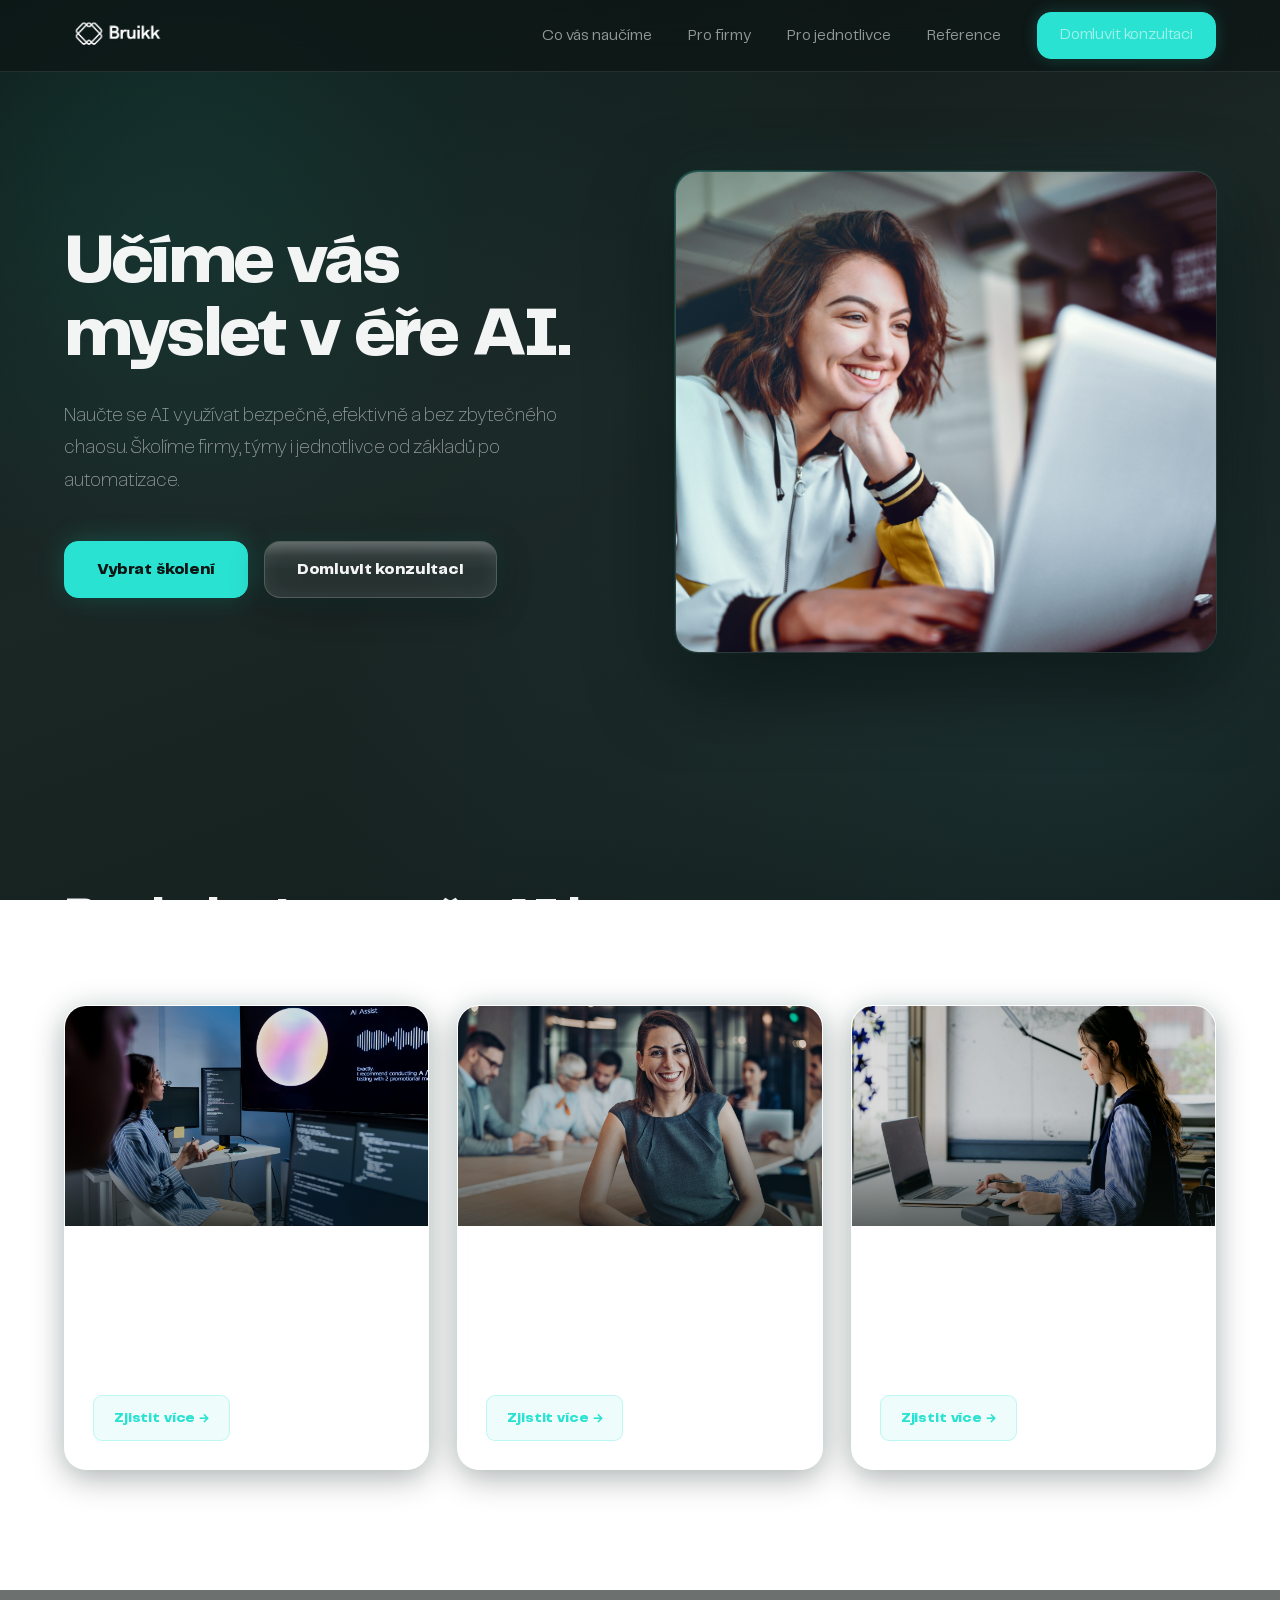
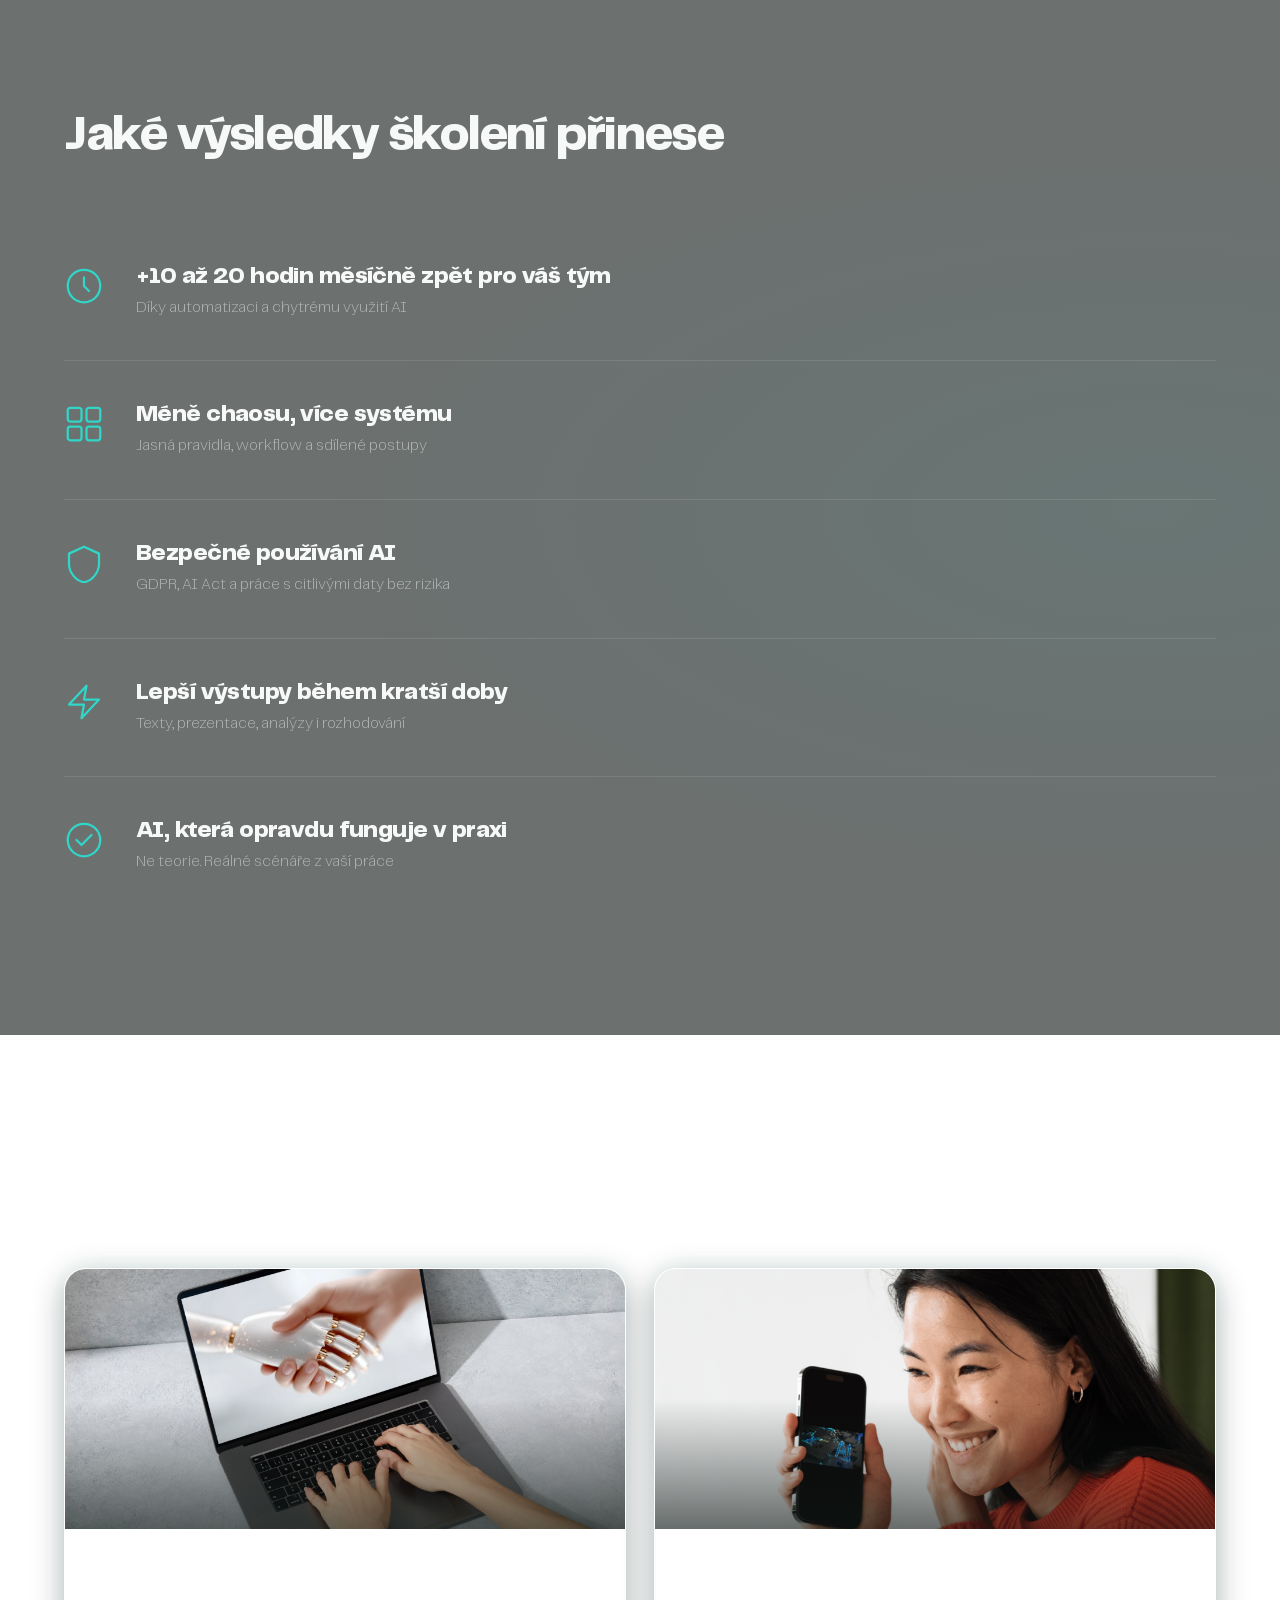
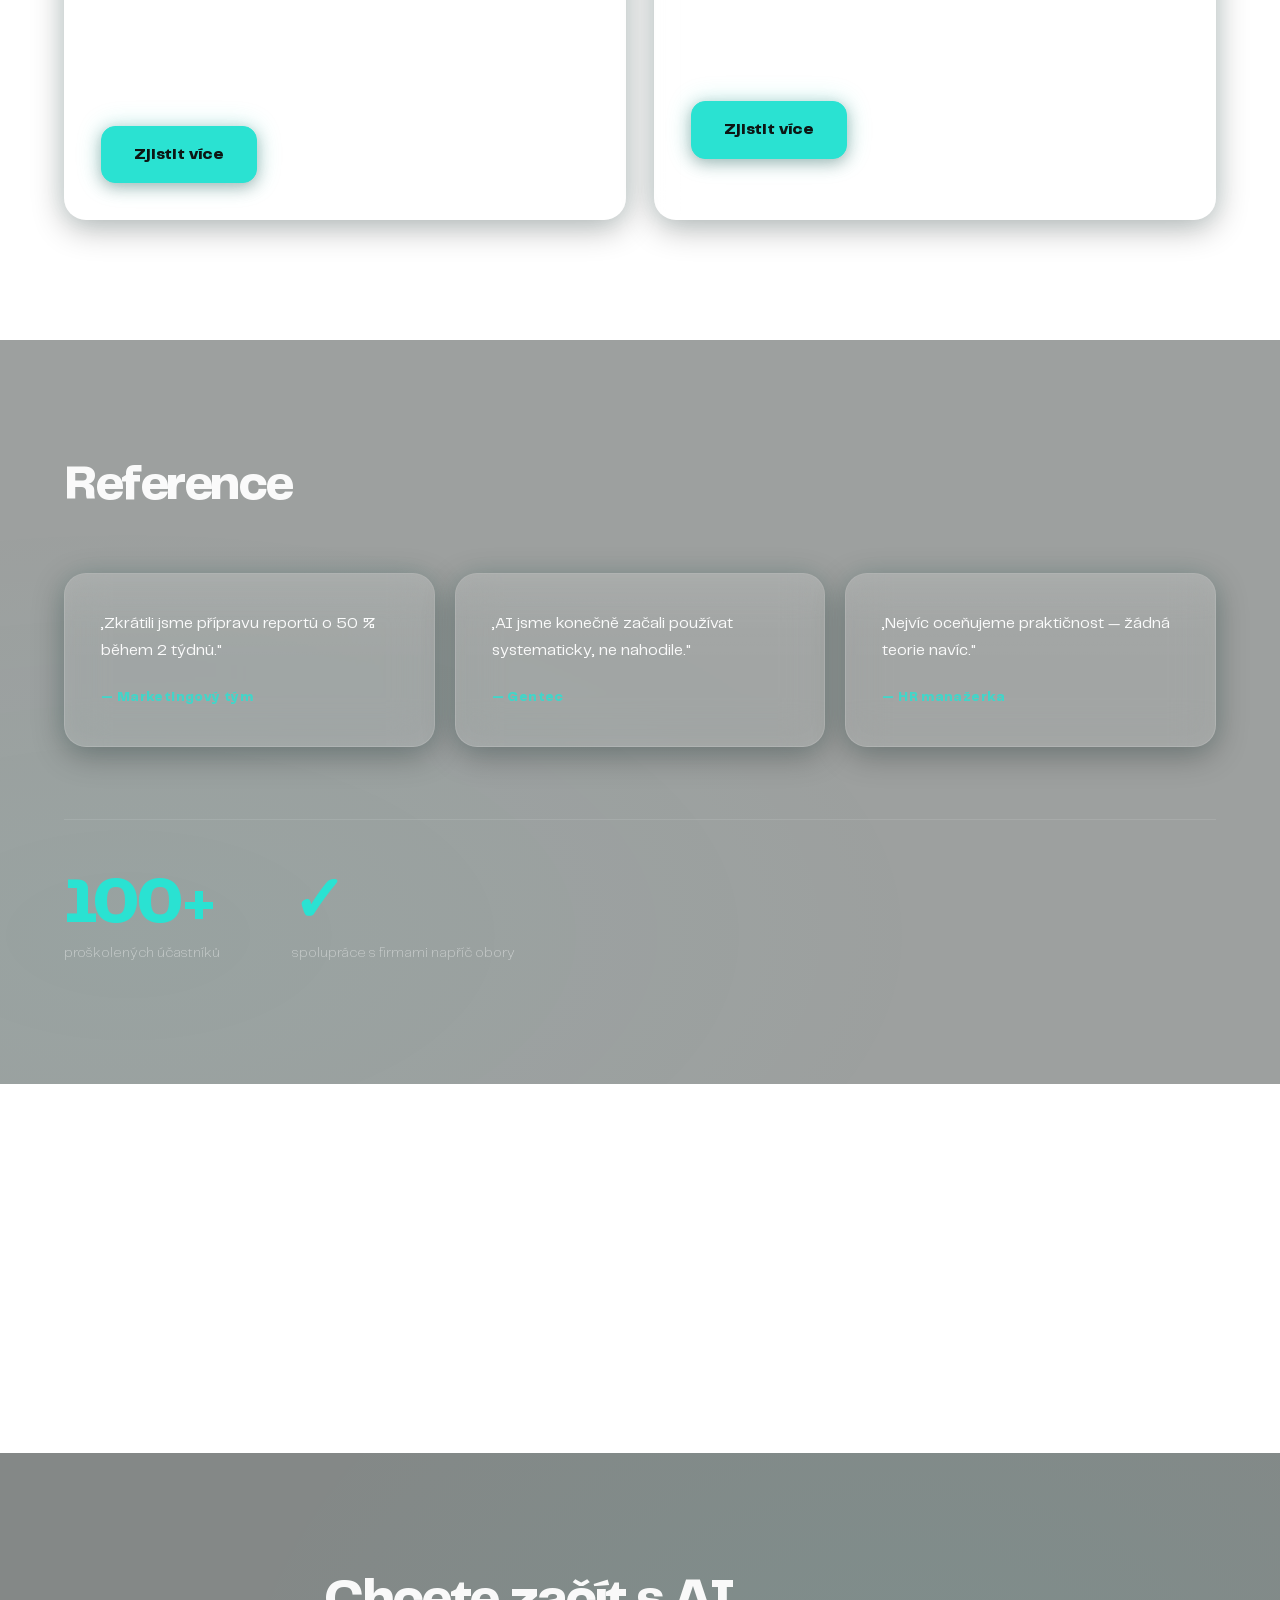
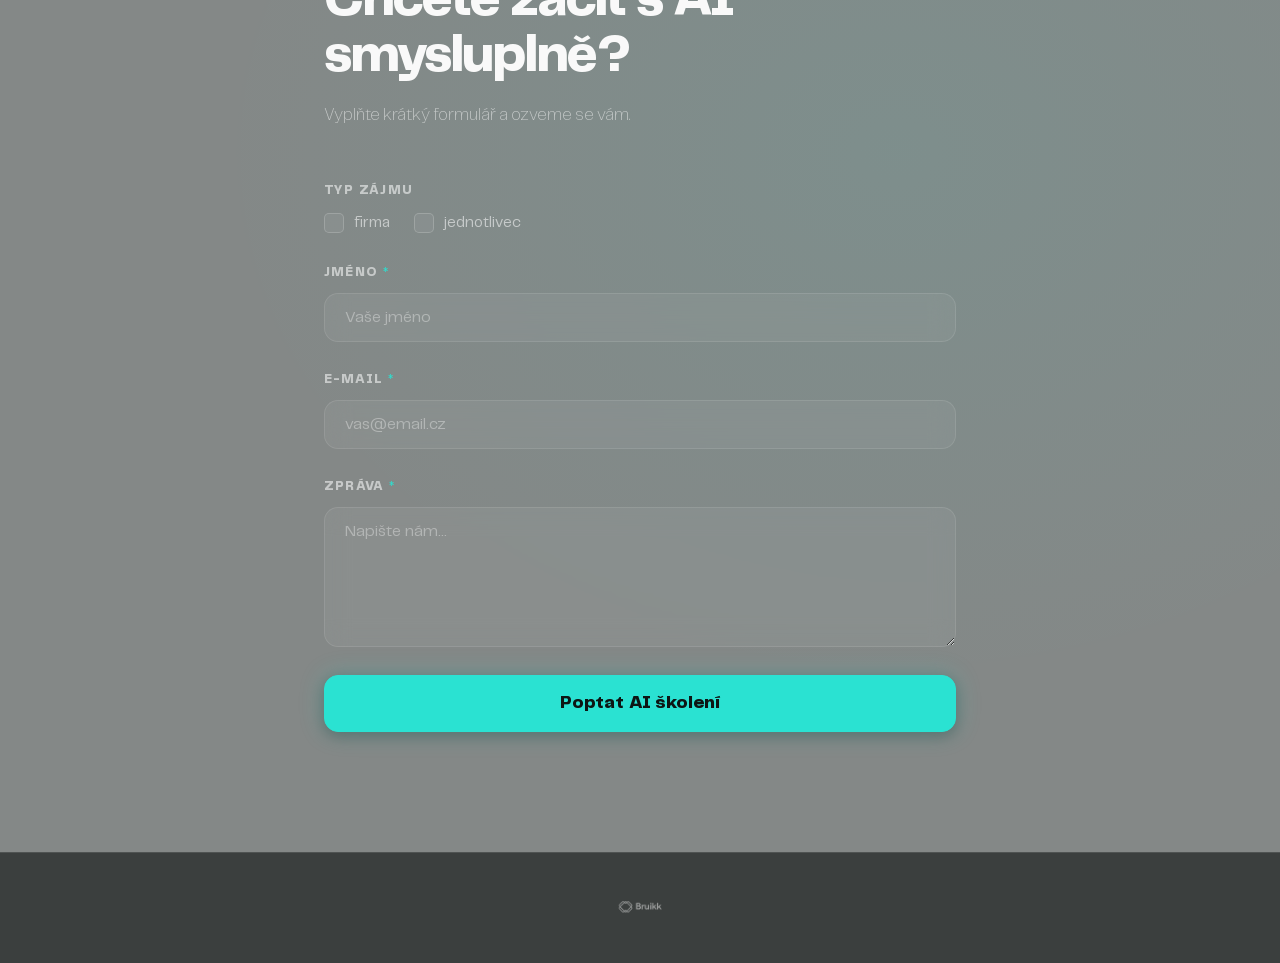
==== index.html @ d6a4fcae "První verze webu Bruikk" ====
<!DOCTYPE html>
<html lang="cs">
<head>
    <meta charset="UTF-8">
    <meta name="viewport" content="width=device-width, initial-scale=1.0">
    <title>AI Školení – Bruikk</title>
    <link rel="stylesheet" href="style.css">
</head>
<body>

    <!-- NAVIGACE -->
    <nav class="nav" id="nav">
        <div class="container nav__inner">
            <a href="#" class="nav__logo">
                <img src="logo.png" alt="Bruikk">
            </a>
            <ul class="nav__links" id="navLinks">
                <li><a href="#">Co vás naučíme</a></li>
                <li><a href="pro-firmy.html">Pro firmy</a></li>
                <li><a href="pro-jednotlivce.html">Pro jednotlivce</a></li>
                <li><a href="#reference">Reference</a></li>
                <li><a href="#kontakt" class="btn btn--nav">Domluvit konzultaci</a></li>
            </ul>
            <button class="nav__toggle" id="navToggle" aria-label="Otevřít menu" aria-expanded="false">
                <span></span>
                <span></span>
                <span></span>
            </button>
        </div>
    </nav>

    <!-- 1) HERO SEKCE -->
    <section class="hero" id="hero">
        <div class="container hero__inner">
            <div class="hero__content">
<h1 class="hero__title">Učíme vás myslet v&nbsp;éře AI.</h1>
                <p class="hero__subtitle">Naučte se AI využívat bezpečně, efektivně a bez zbytečného chaosu. Školíme firmy, týmy i jednotlivce od základů po automatizace.</p>
                <div class="hero__cta">
                    <a href="#kurzy" class="btn btn--primary">Vybrat školení</a>
                    <a href="#kontakt" class="btn btn--secondary">Domluvit konzultaci</a>
                </div>
            </div>
            <div class="hero__image">
                <img src="images/1.png" alt="AI školení – žena u notebooku">
            </div>
        </div>
    </section>

    <!-- 2) PRO KOHO JE TO URČENÉ -->
    <section class="pro-koho" id="pro-koho">
        <div class="container">
            <h2 class="section-title">Pro koho jsou naše AI kurzy</h2>
            <div class="pro-koho__grid">

                <div class="pro-koho__card glass-card">
                    <div class="pro-koho__image">
                        <img src="images/5.png" alt="Firmy a týmy">
                    </div>
                    <div class="pro-koho__body">
                        <h3>Firmy a týmy</h3>
                        <p class="pro-koho__text">Nastavte jasná pravidla pro AI, zrychlete práci napříč týmem a vnesete systém do toho, co dnes každý dělá jinak.</p>
                        <a href="pro-firmy.html" class="btn btn--teal-ghost">Zjistit více →</a>
                    </div>
                </div>

                <div class="pro-koho__card glass-card">
                    <div class="pro-koho__image">
                        <img src="images/6.png" alt="Manažeři a lídři">
                    </div>
                    <div class="pro-koho__body">
                        <h3>Manažeři a lídři</h3>
                        <p class="pro-koho__text">Získejte přehled o tom, kde AI dává smysl, rozhodujte se rychleji a získejte strategickou výhodu.</p>
                        <a href="pro-firmy.html" class="btn btn--teal-ghost">Zjistit více →</a>
                    </div>
                </div>

                <div class="pro-koho__card glass-card">
                    <div class="pro-koho__image">
                        <img src="images/7.png" alt="Freelanceři a jednotlivci">
                    </div>
                    <div class="pro-koho__body">
                        <h3>Freelanceři / jednotlivci</h3>
                        <p class="pro-koho__text">Zrychlete práci, vydělávejte víc za stejný čas a naučte se AI používat tak, aby vám dávala smysl a konzistentní výsledky.</p>
                        <a href="pro-jednotlivce.html" class="btn btn--teal-ghost">Zjistit více →</a>
                    </div>
                </div>

            </div>
        </div>
    </section>

    <!-- 3) JAKÉ VÝSLEDKY ŠKOLENÍ PŘINESE -->
    <section class="vysledky" id="vysledky">
        <div class="container">
            <h2 class="section-title section-title--light">Jaké výsledky školení přinese</h2>
            <div class="vysledky__grid">

                <div class="vysledky__item">
                    <div class="vysledky__icon">
                        <svg viewBox="0 0 32 32" fill="none" xmlns="http://www.w3.org/2000/svg">
                            <circle cx="16" cy="16" r="13" stroke="currentColor" stroke-width="1.8"/>
                            <path d="M16 9v7l4 4" stroke="currentColor" stroke-width="1.8" stroke-linecap="round" stroke-linejoin="round"/>
                        </svg>
                    </div>
                    <div class="vysledky__text">
                        <strong>+10 až 20 hodin měsíčně zpět pro váš tým</strong>
                        <span>Díky automatizaci a chytrému využití AI</span>
                    </div>
                </div>

                <div class="vysledky__item">
                    <div class="vysledky__icon">
                        <svg viewBox="0 0 32 32" fill="none" xmlns="http://www.w3.org/2000/svg">
                            <rect x="3" y="3" width="11" height="11" rx="2" stroke="currentColor" stroke-width="1.8"/>
                            <rect x="18" y="3" width="11" height="11" rx="2" stroke="currentColor" stroke-width="1.8"/>
                            <rect x="3" y="18" width="11" height="11" rx="2" stroke="currentColor" stroke-width="1.8"/>
                            <rect x="18" y="18" width="11" height="11" rx="2" stroke="currentColor" stroke-width="1.8"/>
                        </svg>
                    </div>
                    <div class="vysledky__text">
                        <strong>Méně chaosu, více systému</strong>
                        <span>Jasná pravidla, workflow a sdílené postupy</span>
                    </div>
                </div>

                <div class="vysledky__item">
                    <div class="vysledky__icon">
                        <svg viewBox="0 0 32 32" fill="none" xmlns="http://www.w3.org/2000/svg">
                            <path d="M16 3L4 8.5v8c0 7 5.25 13.55 12 15 6.75-1.45 12-8 12-15v-8L16 3z" stroke="currentColor" stroke-width="1.8" stroke-linejoin="round"/>
                        </svg>
                    </div>
                    <div class="vysledky__text">
                        <strong>Bezpečné používání AI</strong>
                        <span>GDPR, AI Act a práce s citlivými daty bez rizika</span>
                    </div>
                </div>

                <div class="vysledky__item">
                    <div class="vysledky__icon">
                        <svg viewBox="0 0 32 32" fill="none" xmlns="http://www.w3.org/2000/svg">
                            <path d="M18 3L4 18h12l-2 11L28 14H16l2-11z" stroke="currentColor" stroke-width="1.8" stroke-linejoin="round" stroke-linecap="round"/>
                        </svg>
                    </div>
                    <div class="vysledky__text">
                        <strong>Lepší výstupy během kratší doby</strong>
                        <span>Texty, prezentace, analýzy i rozhodování</span>
                    </div>
                </div>

                <div class="vysledky__item">
                    <div class="vysledky__icon">
                        <svg viewBox="0 0 32 32" fill="none" xmlns="http://www.w3.org/2000/svg">
                            <circle cx="16" cy="16" r="13" stroke="currentColor" stroke-width="1.8"/>
                            <path d="M10 16l4 4 8-8" stroke="currentColor" stroke-width="1.8" stroke-linecap="round" stroke-linejoin="round"/>
                        </svg>
                    </div>
                    <div class="vysledky__text">
                        <strong>AI, která opravdu funguje v praxi</strong>
                        <span>Ne teorie. Reálné scénáře z vaší práce</span>
                    </div>
                </div>

            </div>
        </div>
    </section>

    <!-- 4) ROZCESTNÍK KURZŮ -->
    <section class="kurzy" id="kurzy">
        <div class="container">
            <h2 class="section-title">Rozcestník kurzů</h2>
            <div class="kurzy__grid">

                <div class="kurzy__card glass-card">
                    <div class="kurzy__image">
                        <img src="images/2.png" alt="AI školení pro firmy">
                    </div>
                    <div class="kurzy__body">
                        <h3>AI školení pro firmy</h3>
                        <p>Pomůžeme vám zavést AI do každodenní práce — od strategie po konkrétní nástroje.</p>
                        <p class="kurzy__detail">školení pro týmy, manažery, HR, marketing i veřejnou správu</p>
                        <a href="pro-firmy.html" class="btn btn--primary">Zjistit více</a>
                    </div>
                </div>

                <div class="kurzy__card glass-card">
                    <div class="kurzy__image">
                        <img src="images/3.png" alt="AI kurzy pro jednotlivce">
                    </div>
                    <div class="kurzy__body">
                        <h3>AI kurzy pro jednotlivce</h3>
                        <p>Naučte se AI používat tak, aby vám šetřila čas i energii.</p>
                        <p class="kurzy__detail">živé kurzy, online programy i samostudium</p>
                        <a href="pro-jednotlivce.html" class="btn btn--primary">Zjistit více</a>
                    </div>
                </div>

            </div>
        </div>
    </section>

    <!-- 5) REFERENCE -->
    <section class="reference" id="reference">
        <div class="container">
            <h2 class="section-title">Reference</h2>
            <div class="reference__grid">
                <blockquote class="reference__card glass-card">
                    <p>„Zkrátili jsme přípravu reportů o 50 % během 2 týdnů."</p>
                    <cite>— Marketingový tým</cite>
                </blockquote>
                <blockquote class="reference__card glass-card">
                    <p>„AI jsme konečně začali používat systematicky, ne nahodile."</p>
                    <cite>— Gentec</cite>
                </blockquote>
                <blockquote class="reference__card glass-card">
                    <p>„Nejvíc oceňujeme praktičnost — žádná teorie navíc."</p>
                    <cite>— HR manažerka</cite>
                </blockquote>
            </div>
            <div class="reference__stats">
                <div class="reference__stat">
                    <span class="reference__stat-number">100+</span>
                    <span class="reference__stat-label">proškolených účastníků</span>
                </div>
                <div class="reference__stat">
                    <span class="reference__stat-number">✓</span>
                    <span class="reference__stat-label">spolupráce s firmami napříč obory</span>
                </div>
            </div>
        </div>
    </section>

    <!-- 6) KOHO JSME PROŠKOLILI -->
    <section class="klienti" id="klienti">
        <div class="container">
            <h2 class="section-title">Koho jsme proškolili</h2>
            <div class="klienti__logos">
                <div class="klienti__logo-slot"></div>
                <div class="klienti__logo-slot"></div>
                <div class="klienti__logo-slot"></div>
                <div class="klienti__logo-slot"></div>
                <div class="klienti__logo-slot"></div>
                <div class="klienti__logo-slot"></div>
            </div>
        </div>
    </section>

    <!-- 8) CTA BLOK -->
    <section class="cta-blok" id="kontakt">
        <div class="container cta-blok__inner">
            <h2 class="cta-blok__title">Chcete začít s AI smysluplně?</h2>
            <p class="cta-blok__subtitle">Vyplňte krátký formulář a ozveme se vám.</p>

            <form class="form" id="kontaktForm" novalidate>

                <div class="form__group">
                    <label class="form__label">Typ zájmu</label>
                    <div class="form__checkboxes">
                        <label class="form__checkbox-label">
                            <input type="checkbox" name="typ" value="firma">
                            <span class="form__checkbox-custom"></span>
                            firma
                        </label>
                        <label class="form__checkbox-label">
                            <input type="checkbox" name="typ" value="jednotlivec">
                            <span class="form__checkbox-custom"></span>
                            jednotlivec
                        </label>
                    </div>
                </div>

                <div class="form__group">
                    <label class="form__label" for="jmeno">Jméno <span class="form__required">*</span></label>
                    <input class="form__input" type="text" id="jmeno" name="jmeno" placeholder="Vaše jméno" required autocomplete="name">
                    <span class="form__error" id="jmeno-error">Vyplňte prosím jméno.</span>
                </div>

                <div class="form__group">
                    <label class="form__label" for="email">E-mail <span class="form__required">*</span></label>
                    <input class="form__input" type="email" id="email" name="email" placeholder="vas@email.cz" required autocomplete="email">
                    <span class="form__error" id="email-error">Zadejte platnou e-mailovou adresu.</span>
                </div>

                <div class="form__group">
                    <label class="form__label" for="zprava">Zpráva <span class="form__required">*</span></label>
                    <textarea class="form__input form__textarea" id="zprava" name="zprava" placeholder="Napište nám..." required></textarea>
                    <span class="form__error" id="zprava-error">Vyplňte prosím zprávu.</span>
                </div>

                <button type="submit" class="btn btn--primary btn--large">Poptat AI školení</button>

                <div class="form__success" id="formSuccess" hidden>
                    Zpráva byla úspěšně odeslána. Brzy se vám ozveme.
                </div>

            </form>
        </div>
    </section>

    <!-- FOOTER -->
    <footer class="footer">
        <div class="container footer__inner">
            <img src="logo.png" alt="Bruikk" class="footer__logo">
        </div>
    </footer>

    <script src="script.js"></script>
</body>
</html>
---- style.css ----
/* =========================================
   FONTS
   ========================================= */

@font-face {
    font-family: 'Telegraf';
    src: url('fonts/Telegraf-UltraLight.woff2') format('woff2');
    font-weight: 200;
}

@font-face {
    font-family: 'Telegraf';
    src: url('fonts/Telegraf-Regular.woff2') format('woff2');
    font-weight: 400;
}

@font-face {
    font-family: 'Telegraf';
    src: url('fonts/Telegraf-UltraBold.woff2') format('woff2');
    font-weight: 800;
}

/* =========================================
   RESET & BASE
   ========================================= */

*, *::before, *::after {
    box-sizing: border-box;
    margin: 0;
    padding: 0;
}

:root {
    --bg-base:        #111e1c;
    --bg-dark:        #0d1614;
    --bg-mid:         #1b2725;
    --bg-light:       #20302d;
    --teal:           #2ae2d2;
    --teal-dim:       rgba(42, 226, 210, 0.12);
    --teal-glow:      rgba(42, 226, 210, 0.08);
    --orange:         #fb8810;
    --white:          #ffffff;
    --text-primary:   rgba(255, 255, 255, 0.95);
    --text-secondary: rgba(255, 255, 255, 0.55);
    --text-muted:     rgba(255, 255, 255, 0.35);
    --border:         rgba(255, 255, 255, 0.10);
    --border-strong:  rgba(255, 255, 255, 0.18);
    --glass-bg:       rgba(255, 255, 255, 0.05);
    --glass-bg-hover: rgba(255, 255, 255, 0.08);

    --font:           'Telegraf', sans-serif;
    --container:      1200px;
    --radius:         14px;
    --radius-lg:      22px;
    --nav-height:     72px;
}

html {
    scroll-behavior: smooth;
}

body {
    font-family: 'Telegraf', sans-serif;
    font-weight: 400;
    color: var(--text-primary);
    background:
        radial-gradient(ellipse at 15% 10%, rgba(42,226,210,0.07) 0%, transparent 45%),
        radial-gradient(ellipse at 85% 85%, rgba(40,73,78,0.35) 0%, transparent 50%),
        linear-gradient(160deg, #0d1614 0%, #1b2725 45%, #162220 75%, #0d1614 100%);
    background-attachment: fixed;
    line-height: 1.6;
    -webkit-font-smoothing: antialiased;
    min-height: 100vh;
}

h1, h2, h3 {
    font-family: 'Telegraf', sans-serif;
    font-weight: 800;
}

img {
    display: block;
    max-width: 100%;
}

ul {
    list-style: none;
}

a {
    text-decoration: none;
    color: inherit;
}

/* =========================================
   LAYOUT
   ========================================= */

.container {
    width: 100%;
    max-width: var(--container);
    margin: 0 auto;
    padding: 0 24px;
}

/* =========================================
   GLASS CARD – sdílený styl pro všechny karty
   ========================================= */

.glass-card {
    background: rgba(255, 255, 255, 0.06);
    backdrop-filter: blur(20px);
    -webkit-backdrop-filter: blur(20px);
    border: 1px solid rgba(255, 255, 255, 0.15);
    border-radius: var(--radius-lg);
    position: relative;
    overflow: hidden;
    box-shadow:
        inset 0 0 20px rgba(255, 255, 255, 0.05),
        0 8px 32px rgba(0, 0, 0, 0.3),
        0 0 28px rgba(42, 226, 210, 0.07);
    transition: transform 0.25s ease, border-color 0.25s ease, box-shadow 0.25s ease;
}

.glass-card::before {
    content: '';
    position: absolute;
    top: 0;
    left: 0;
    width: 100%;
    height: 50%;
    background: linear-gradient(
        to bottom,
        rgba(255, 255, 255, 0.07),
        rgba(255, 255, 255, 0.02),
        transparent
    );
    pointer-events: none;
    z-index: 0;
}

.glass-card > * {
    position: relative;
    z-index: 1;
}

.glass-card:hover {
    transform: translateY(-5px);
    border-color: rgba(255, 255, 255, 0.22);
    box-shadow:
        inset 0 0 24px rgba(255, 255, 255, 0.07),
        0 16px 48px rgba(0, 0, 0, 0.4),
        0 0 44px rgba(42, 226, 210, 0.13);
}

/* =========================================
   TYPOGRAPHY
   ========================================= */

.section-title {
    font-size: clamp(2rem, 4vw, 3rem);
    font-weight: 800;
    line-height: 1.1;
    letter-spacing: -0.03em;
    color: var(--text-primary);
    margin-bottom: 60px;
}

.section-title--light {
    color: var(--text-primary);
}

/* =========================================
   BUTTONS
   ========================================= */

.btn {
    display: inline-flex;
    align-items: center;
    justify-content: center;
    padding: 15px 32px;
    border-radius: var(--radius);
    font-family: var(--font);
    font-size: 1rem;
    font-weight: 800;
    letter-spacing: -0.01em;
    cursor: pointer;
    border: 1px solid transparent;
    transition: all 0.25s ease;
    white-space: nowrap;
    position: relative;
}

.btn--primary {
    background: var(--teal);
    color: #0d1614;
    border-color: var(--teal);
    box-shadow: 0 0 24px rgba(42,226,210,0.25), 0 4px 16px rgba(0,0,0,0.3);
}

.btn--primary:hover {
    background: #22cfc0;
    border-color: #22cfc0;
    box-shadow: 0 0 36px rgba(42,226,210,0.4), 0 8px 24px rgba(0,0,0,0.3);
    transform: translateY(-2px);
}

.btn--secondary {
    background: rgba(255, 255, 255, 0.06);
    color: var(--text-primary);
    border: 1px solid rgba(255, 255, 255, 0.2);
    border-radius: 16px;
    backdrop-filter: blur(18px);
    -webkit-backdrop-filter: blur(18px);
    overflow: hidden;
    box-shadow:
        inset 0 0 20px rgba(255,255,255,0.08),
        0 8px 32px rgba(0,0,0,0.35),
        0 0 25px rgba(42,226,210,0.12);
}

.btn--secondary::before {
    content: '';
    position: absolute;
    top: 0;
    left: 0;
    width: 100%;
    height: 50%;
    background: linear-gradient(
        to bottom,
        rgba(255,255,255,0.25),
        rgba(255,255,255,0.05),
        transparent
    );
    pointer-events: none;
}

.btn--secondary:hover {
    background: rgba(255, 255, 255, 0.09);
    border-color: rgba(42,226,210,0.4);
    box-shadow:
        inset 0 0 20px rgba(255,255,255,0.1),
        0 8px 32px rgba(0,0,0,0.4),
        0 0 32px rgba(42,226,210,0.2);
    transform: translateY(-2px);
}

.btn--nav {
    background: var(--teal);
    color: #0d1614;
    padding: 10px 22px;
    font-size: 0.9rem;
    border-color: var(--teal);
    box-shadow: 0 0 16px rgba(42,226,210,0.2);
}

.btn--nav:hover {
    background: #22cfc0;
    box-shadow: 0 0 28px rgba(42,226,210,0.35);
    transform: translateY(-1px);
}

.btn--large {
    padding: 18px 44px;
    font-size: 1.1rem;
}

.btn--orange {
    background: #fb8810;
    color: #ffffff;
    border-color: #fb8810;
    padding: 14px 24px;
    border-radius: 12px;
    box-shadow: 0 0 20px rgba(251, 136, 16, 0.3), 0 4px 14px rgba(0,0,0,0.25);
}

.btn--orange:hover {
    background: #ff9a2a;
    border-color: #ff9a2a;
    box-shadow: 0 0 32px rgba(251, 136, 16, 0.5), 0 6px 20px rgba(0,0,0,0.3);
    transform: translateY(-2px);
}

/* =========================================
   EYEBROW LABEL – shared across all pages
   ========================================= */

.eyebrow {
    display: block;
    font-size: 0.72rem;
    font-weight: 800;
    letter-spacing: 0.12em;
    text-transform: uppercase;
    color: var(--teal);
    opacity: 0.8;
    margin-bottom: 16px;
}

/* =========================================
   SCROLL REVEAL – shared across all pages
   ========================================= */

.reveal {
    opacity: 0;
    transform: translateY(28px);
    transition: opacity 0.6s ease, transform 0.6s ease;
}

.reveal.is-visible  { opacity: 1; transform: translateY(0); }
.reveal-delay-1     { transition-delay: 0.1s; }
.reveal-delay-2     { transition-delay: 0.2s; }
.reveal-delay-3     { transition-delay: 0.3s; }
.reveal-delay-4     { transition-delay: 0.4s; }

/* =========================================
   NAVIGATION
   ========================================= */

.nav {
    position: fixed;
    top: 0;
    left: 0;
    right: 0;
    z-index: 100;
    height: var(--nav-height);
    background: rgba(13, 22, 20, 0.75);
    backdrop-filter: blur(20px);
    -webkit-backdrop-filter: blur(20px);
    border-bottom: 1px solid var(--border);
}

.nav__inner {
    height: 100%;
    display: flex;
    align-items: center;
    justify-content: space-between;
    gap: 24px;
}

.nav__logo img {
    height: 60px;
    width: auto;
}

.nav__links {
    display: flex;
    align-items: center;
    gap: 36px;
}

.nav__links a {
    color: var(--text-secondary);
    font-size: 0.95rem;
    font-weight: 400;
    transition: color 0.2s;
}

.nav__links a:hover {
    color: var(--teal);
}

.nav__toggle {
    display: none;
    flex-direction: column;
    gap: 5px;
    background: none;
    border: none;
    cursor: pointer;
    padding: 4px;
}

.nav__toggle span {
    display: block;
    width: 24px;
    height: 2px;
    background: var(--white);
    border-radius: 2px;
    transition: transform 0.2s, opacity 0.2s;
}

.nav__toggle.is-active span:nth-child(1) {
    transform: translateY(7px) rotate(45deg);
}

.nav__toggle.is-active span:nth-child(2) {
    opacity: 0;
}

.nav__toggle.is-active span:nth-child(3) {
    transform: translateY(-7px) rotate(-45deg);
}

/* =========================================
   HERO
   ========================================= */

.hero {
    padding-top: calc(var(--nav-height) + 100px);
    padding-bottom: 120px;
    background: transparent;
    overflow: hidden;
    position: relative;
}

.hero::before {
    content: '';
    position: absolute;
    top: -100px;
    left: -200px;
    width: 700px;
    height: 700px;
    background: radial-gradient(circle, rgba(42,226,210,0.06) 0%, transparent 65%);
    pointer-events: none;
}

.hero__inner {
    display: grid;
    grid-template-columns: 1fr 1fr;
    align-items: center;
    gap: 72px;
    position: relative;
}

.hero__eyebrow {
    font-size: 0.8rem;
    font-weight: 200;
    color: var(--teal);
    letter-spacing: 0.08em;
    text-transform: uppercase;
    margin-bottom: 24px;
    opacity: 0.85;
}

.hero__title {
    font-size: clamp(2.8rem, 5.5vw, 4.5rem);
    font-weight: 800;
    line-height: 1.04;
    letter-spacing: -0.04em;
    color: var(--text-primary);
    margin-bottom: 28px;
}

.hero__subtitle {
    font-size: clamp(1rem, 1.8vw, 1.15rem);
    font-weight: 200;
    color: var(--text-secondary);
    line-height: 1.75;
    margin-bottom: 44px;
    max-width: 500px;
}

.hero__cta {
    display: flex;
    gap: 16px;
    flex-wrap: wrap;
}

.hero__image {
    position: relative;
}

.hero__image::after {
    content: '';
    position: absolute;
    inset: -2px;
    border-radius: calc(var(--radius-lg) + 2px);
    background: linear-gradient(135deg, rgba(42,226,210,0.2), transparent 60%);
    pointer-events: none;
    z-index: 1;
}

.hero__image img {
    width: 100%;
    height: 480px;
    object-fit: cover;
    border-radius: var(--radius-lg);
    box-shadow:
        0 0 0 1px var(--border),
        0 32px 80px rgba(0,0,0,0.5),
        0 0 60px rgba(42,226,210,0.07);
    position: relative;
}

/* =========================================
   PRO KOHO
   ========================================= */

.pro-koho {
    padding: 120px 0;
    background: transparent;
}

.pro-koho__grid {
    display: grid;
    grid-template-columns: repeat(3, 1fr);
    gap: 28px;
}

.pro-koho__card {
    overflow: hidden;
    display: flex;
    flex-direction: column;
    cursor: pointer;
}

.pro-koho__image {
    overflow: hidden;
    height: 220px;
    position: relative;
}

.pro-koho__image::after {
    content: '';
    position: absolute;
    inset: 0;
    background: linear-gradient(to bottom, transparent 50%, rgba(13,22,20,0.6) 100%);
    pointer-events: none;
}

.pro-koho__image img {
    width: 100%;
    height: 100%;
    object-fit: cover;
    filter: brightness(0.85) contrast(1.08);
    transition: transform 0.5s ease;
}

.pro-koho__card:hover .pro-koho__image img {
    transform: scale(1.04);
}

.pro-koho__body {
    padding: 28px;
    display: flex;
    flex-direction: column;
    flex: 1;
}

.pro-koho__card h3 {
    font-size: 1.3rem;
    font-weight: 800;
    letter-spacing: -0.025em;
    margin-bottom: 16px;
    color: var(--text-primary);
    line-height: 1.2;
}

.pro-koho__list {
    display: flex;
    flex-direction: column;
    gap: 11px;
    margin-bottom: 24px;
    flex: 1;
}

.pro-koho__list li {
    font-size: 0.92rem;
    color: var(--text-secondary);
    padding-left: 16px;
    position: relative;
    line-height: 1.6;
}

.pro-koho__list li::before {
    content: '';
    position: absolute;
    left: 0;
    top: 9px;
    width: 4px;
    height: 4px;
    border-radius: 50%;
    background: var(--teal);
    opacity: 0.7;
}

.pro-koho__text {
    font-size: 0.93rem;
    font-weight: 400;
    color: var(--text-secondary);
    line-height: 1.7;
    margin-bottom: 24px;
    flex: 1;
}

.btn--teal-ghost {
    display: inline-flex;
    align-items: center;
    padding: 11px 20px;
    background: rgba(42,226,210,0.08);
    border: 1px solid rgba(42,226,210,0.25);
    color: var(--teal);
    border-radius: 9px;
    font-family: var(--font);
    font-size: 0.875rem;
    font-weight: 800;
    letter-spacing: -0.01em;
    cursor: pointer;
    transition: all 0.2s ease;
    align-self: flex-start;
    white-space: nowrap;
}

.btn--teal-ghost:hover {
    background: rgba(42,226,210,0.15);
    border-color: rgba(42,226,210,0.5);
    box-shadow: 0 0 18px rgba(42,226,210,0.15);
    transform: translateY(-1px);
}

/* =========================================
   VÝSLEDKY
   ========================================= */

.vysledky {
    padding: 120px 0;
    background:
        radial-gradient(ellipse at 90% 50%, rgba(42,226,210,0.05) 0%, transparent 55%),
        rgba(10, 18, 16, 0.6);
    position: relative;
}

.vysledky__grid {
    display: flex;
    flex-direction: column;
}

.vysledky__item {
    display: flex;
    align-items: flex-start;
    gap: 32px;
    padding: 40px 0;
    border-bottom: 1px solid var(--border);
    transition: padding-left 0.2s;
}

.vysledky__item:last-child {
    border-bottom: none;
}

.vysledky__item:hover {
    padding-left: 8px;
}

.vysledky__icon {
    flex-shrink: 0;
    width: 40px;
    height: 40px;
    color: var(--teal);
    margin-top: 3px;
    opacity: 0.9;
}

.vysledky__icon svg {
    width: 100%;
    height: 100%;
}

.vysledky__text {
    display: flex;
    flex-direction: column;
    gap: 6px;
}

.vysledky__text strong {
    font-size: clamp(1.1rem, 2vw, 1.45rem);
    font-weight: 800;
    color: var(--text-primary);
    letter-spacing: -0.025em;
    line-height: 1.2;
}

.vysledky__text span {
    font-size: 0.93rem;
    font-weight: 200;
    color: var(--text-secondary);
}

/* =========================================
   ROZCESTNÍK KURZŮ
   ========================================= */

.kurzy {
    padding: 120px 0;
    background: transparent;
    position: relative;
}

.kurzy__grid {
    display: grid;
    grid-template-columns: repeat(2, 1fr);
    gap: 28px;
}

.kurzy__card {
    overflow: hidden;
}

.kurzy__image {
    overflow: hidden;
    height: 260px;
    position: relative;
}

.kurzy__image::after {
    content: '';
    position: absolute;
    inset: 0;
    background: linear-gradient(to bottom, transparent 50%, rgba(13,22,20,0.6) 100%);
    pointer-events: none;
}

.kurzy__image img {
    width: 100%;
    height: 100%;
    object-fit: cover;
    transition: transform 0.5s ease;
}

.kurzy__card:hover .kurzy__image img {
    transform: scale(1.04);
}

.kurzy__body {
    padding: 36px;
}

.kurzy__body h3 {
    font-size: 1.45rem;
    font-weight: 800;
    letter-spacing: -0.03em;
    margin-bottom: 12px;
    color: var(--text-primary);
}

.kurzy__body p {
    font-size: 0.93rem;
    color: var(--text-secondary);
    line-height: 1.65;
    margin-bottom: 10px;
}

.kurzy__detail {
    font-size: 0.83rem;
    font-weight: 200;
    color: var(--text-muted);
    margin-bottom: 28px !important;
}

/* =========================================
   REFERENCE
   ========================================= */

.reference {
    padding: 120px 0;
    background:
        radial-gradient(ellipse at 10% 80%, rgba(42,226,210,0.04) 0%, transparent 50%),
        rgba(10, 18, 16, 0.4);
}

.reference__grid {
    display: grid;
    grid-template-columns: repeat(3, 1fr);
    gap: 20px;
    margin-bottom: 72px;
}

.reference__card {
    padding: 36px;
}

.reference__card p {
    font-size: 1rem;
    font-weight: 400;
    color: var(--text-primary);
    line-height: 1.7;
    margin-bottom: 20px;
}

.reference__card cite {
    font-size: 0.82rem;
    font-weight: 800;
    color: var(--teal);
    font-style: normal;
    letter-spacing: 0.03em;
    opacity: 0.8;
}

.reference__stats {
    display: flex;
    gap: 72px;
    align-items: center;
    padding-top: 52px;
    border-top: 1px solid var(--border);
}

.reference__stat {
    display: flex;
    flex-direction: column;
    gap: 6px;
}

.reference__stat-number {
    font-size: clamp(2.5rem, 5vw, 4rem);
    font-weight: 800;
    letter-spacing: -0.04em;
    color: var(--teal);
    line-height: 1;
}

.reference__stat-label {
    font-size: 0.88rem;
    font-weight: 200;
    color: var(--text-secondary);
}

/* =========================================
   KOHO JSME PROŠKOLILI
   ========================================= */

.klienti {
    padding: 100px 0;
    background: transparent;
}

.klienti__logos {
    display: flex;
    flex-wrap: wrap;
    gap: 16px;
}

.klienti__logo-slot {
    height: 56px;
    width: 160px;
    background: var(--glass-bg);
    border: 1px solid var(--border);
    border-radius: 10px;
    backdrop-filter: blur(12px);
    -webkit-backdrop-filter: blur(12px);
}

/* =========================================
   CTA BLOK
   ========================================= */

.cta-blok {
    padding: 120px 0;
    background:
        radial-gradient(ellipse at 70% 30%, rgba(42,226,210,0.07) 0%, transparent 55%),
        rgba(10, 18, 16, 0.5);
    position: relative;
}

.cta-blok__inner {
    max-width: 680px;
}

.cta-blok__title {
    font-size: clamp(2rem, 4vw, 3.2rem);
    font-weight: 800;
    letter-spacing: -0.04em;
    color: var(--text-primary);
    margin-bottom: 16px;
    line-height: 1.1;
}

.cta-blok__subtitle {
    font-size: 1.05rem;
    font-weight: 200;
    color: var(--text-secondary);
    margin-bottom: 52px;
}

/* =========================================
   FORM
   ========================================= */

.form {
    display: flex;
    flex-direction: column;
    gap: 28px;
}

.form__group {
    display: flex;
    flex-direction: column;
    gap: 10px;
}

.form__label {
    font-size: 0.78rem;
    font-weight: 800;
    color: var(--text-secondary);
    letter-spacing: 0.1em;
    text-transform: uppercase;
}

.form__required {
    color: var(--teal);
}

.form__input {
    font-family: var(--font);
    font-size: 1rem;
    font-weight: 400;
    color: var(--text-primary);
    background: var(--glass-bg);
    border: 1px solid var(--border);
    border-radius: var(--radius);
    padding: 15px 20px;
    width: 100%;
    transition: border-color 0.2s, background 0.2s, box-shadow 0.2s;
    outline: none;
    backdrop-filter: blur(12px);
    -webkit-backdrop-filter: blur(12px);
}

.form__input::placeholder {
    color: var(--text-muted);
}

.form__input:focus {
    border-color: rgba(42,226,210,0.5);
    background: var(--glass-bg-hover);
    box-shadow: 0 0 0 3px rgba(42,226,210,0.08);
}

.form__input.is-error {
    border-color: rgba(239,68,68,0.6);
}

.form__textarea {
    resize: vertical;
    min-height: 140px;
}

.form__error {
    font-size: 0.82rem;
    color: #f87171;
    display: none;
}

.form__error.is-visible {
    display: block;
}

.form__checkboxes {
    display: flex;
    gap: 24px;
    flex-wrap: wrap;
}

.form__checkbox-label {
    display: flex;
    align-items: center;
    gap: 10px;
    cursor: pointer;
    color: var(--text-secondary);
    font-size: 0.95rem;
    user-select: none;
    transition: color 0.2s;
}

.form__checkbox-label:hover {
    color: var(--text-primary);
}

.form__checkbox-label input[type="checkbox"] {
    position: absolute;
    opacity: 0;
    width: 0;
    height: 0;
}

.form__checkbox-custom {
    width: 20px;
    height: 20px;
    border: 1px solid var(--border-strong);
    border-radius: 5px;
    display: flex;
    align-items: center;
    justify-content: center;
    flex-shrink: 0;
    background: var(--glass-bg);
    transition: border-color 0.2s, background 0.2s;
}

.form__checkbox-label input[type="checkbox"]:checked + .form__checkbox-custom {
    background: var(--teal);
    border-color: var(--teal);
}

.form__checkbox-label input[type="checkbox"]:checked + .form__checkbox-custom::after {
    content: '';
    display: block;
    width: 5px;
    height: 9px;
    border: 2px solid #0d1614;
    border-top: none;
    border-left: none;
    transform: rotate(45deg) translateY(-1px);
}

.form__success {
    background: rgba(42,226,210,0.08);
    border: 1px solid rgba(42,226,210,0.3);
    color: var(--teal);
    padding: 18px 22px;
    border-radius: var(--radius);
    font-size: 0.95rem;
    font-weight: 400;
    line-height: 1.55;
}

/* =========================================
   FOOTER
   ========================================= */

.footer {
    background: rgba(10, 16, 14, 0.8);
    padding: 40px 0;
    border-top: 1px solid var(--border);
}

.footer__inner {
    display: flex;
    align-items: center;
    justify-content: center;
}

.footer__logo {
    height: 30px;
    width: auto;
    opacity: 0.5;
}

/* =========================================
   RESPONSIVE
   ========================================= */

@media (max-width: 1024px) {
    .pro-koho__grid {
        grid-template-columns: 1fr;
        max-width: 560px;
    }

    .hero__inner {
        grid-template-columns: 1fr;
        gap: 52px;
    }

    .hero__image img {
        height: 380px;
    }

    .hero__subtitle {
        max-width: 100%;
    }
}

@media (max-width: 768px) {
    .nav__links {
        display: none;
        position: fixed;
        top: var(--nav-height);
        left: 0;
        right: 0;
        background: rgba(13,22,20,0.97);
        backdrop-filter: blur(20px);
        -webkit-backdrop-filter: blur(20px);
        flex-direction: column;
        align-items: stretch;
        padding: 24px;
        gap: 0;
        border-bottom: 1px solid var(--border);
    }

    .nav__links.is-open {
        display: flex;
    }

    .nav__links li {
        border-bottom: 1px solid var(--border);
    }

    .nav__links li:last-child {
        border-bottom: none;
        padding-top: 16px;
    }

    .nav__links a {
        display: block;
        padding: 14px 0;
        font-size: 1rem;
    }

    .nav__links .btn--nav {
        width: 100%;
        justify-content: center;
    }

    .nav__toggle {
        display: flex;
    }

    .hero {
        padding-top: calc(var(--nav-height) + 60px);
        padding-bottom: 80px;
    }

    .hero__title {
        font-size: clamp(2.2rem, 8vw, 3rem);
    }

    .hero__image img {
        height: 280px;
    }

    .section-title {
        margin-bottom: 40px;
    }

    .pro-koho {
        padding: 80px 0;
    }

    .pro-koho__grid {
        grid-template-columns: 1fr;
        gap: 24px;
    }

    .vysledky {
        padding: 80px 0;
    }

    .vysledky__item {
        gap: 20px;
        padding: 32px 0;
    }

    .kurzy {
        padding: 80px 0;
    }

    .kurzy__grid {
        grid-template-columns: 1fr;
    }

    .reference {
        padding: 80px 0;
    }

    .reference__grid {
        grid-template-columns: 1fr;
        margin-bottom: 48px;
    }

    .reference__stats {
        flex-direction: column;
        gap: 36px;
        align-items: flex-start;
    }

    .klienti {
        padding: 72px 0;
    }

    .cta-blok {
        padding: 80px 0;
    }

    .form__checkboxes {
        flex-direction: column;
        gap: 16px;
    }
}

@media (max-width: 480px) {
    .container {
        padding: 0 16px;
    }

    .hero__cta {
        flex-direction: column;
    }

    .hero__cta .btn {
        width: 100%;
        text-align: center;
    }

    .btn--large {
        width: 100%;
    }
}
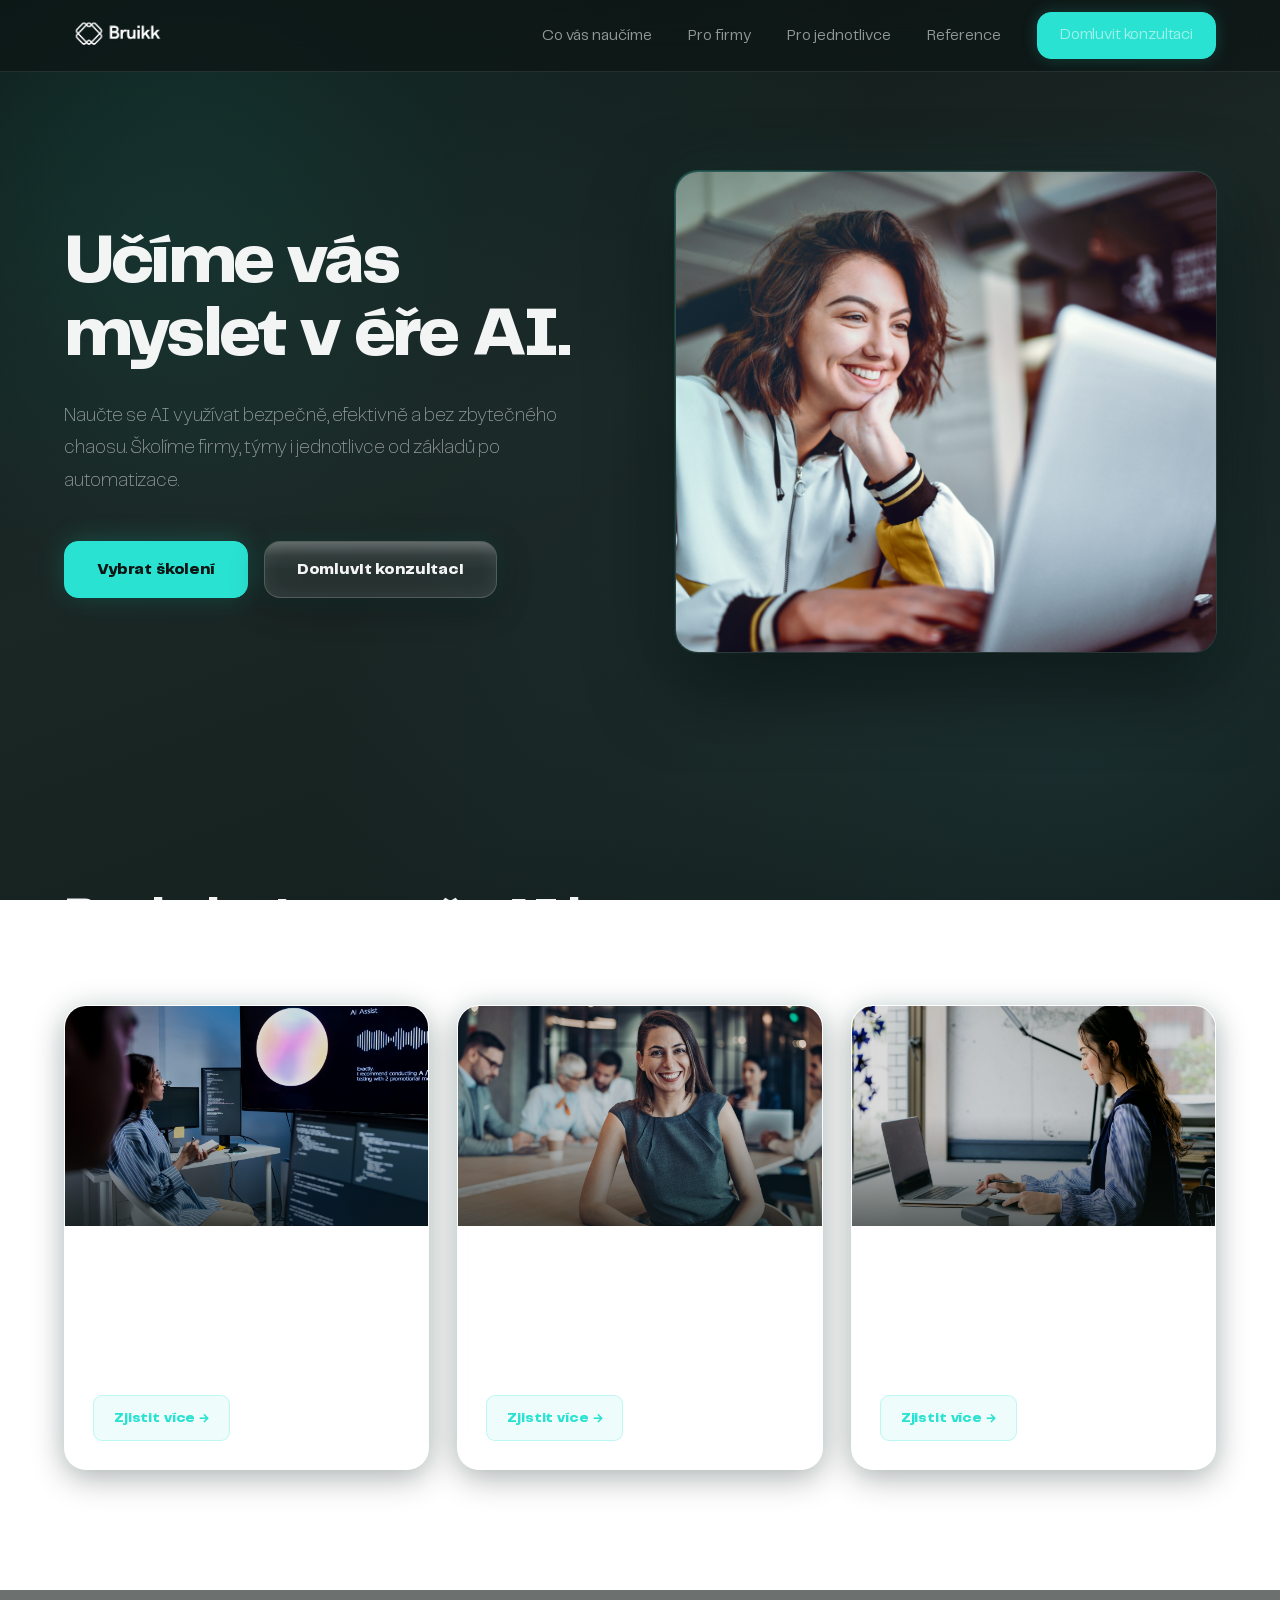
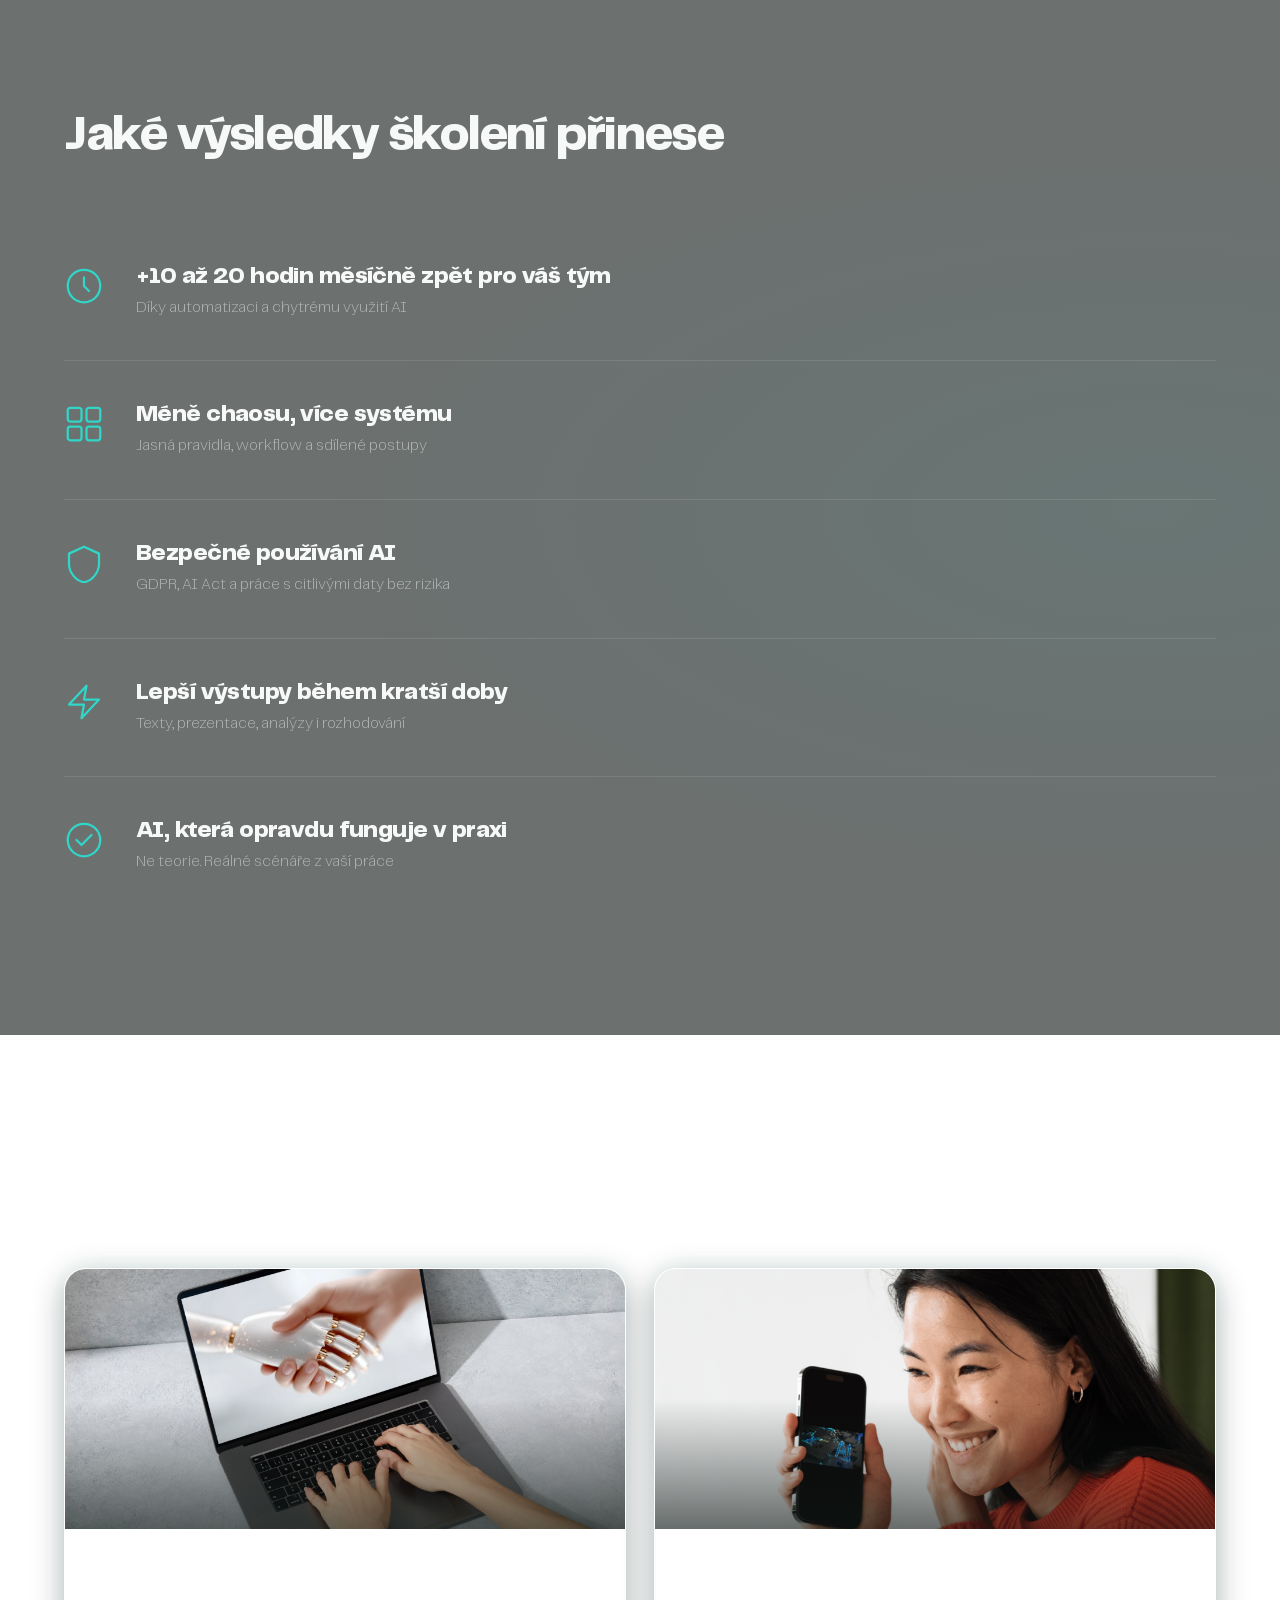
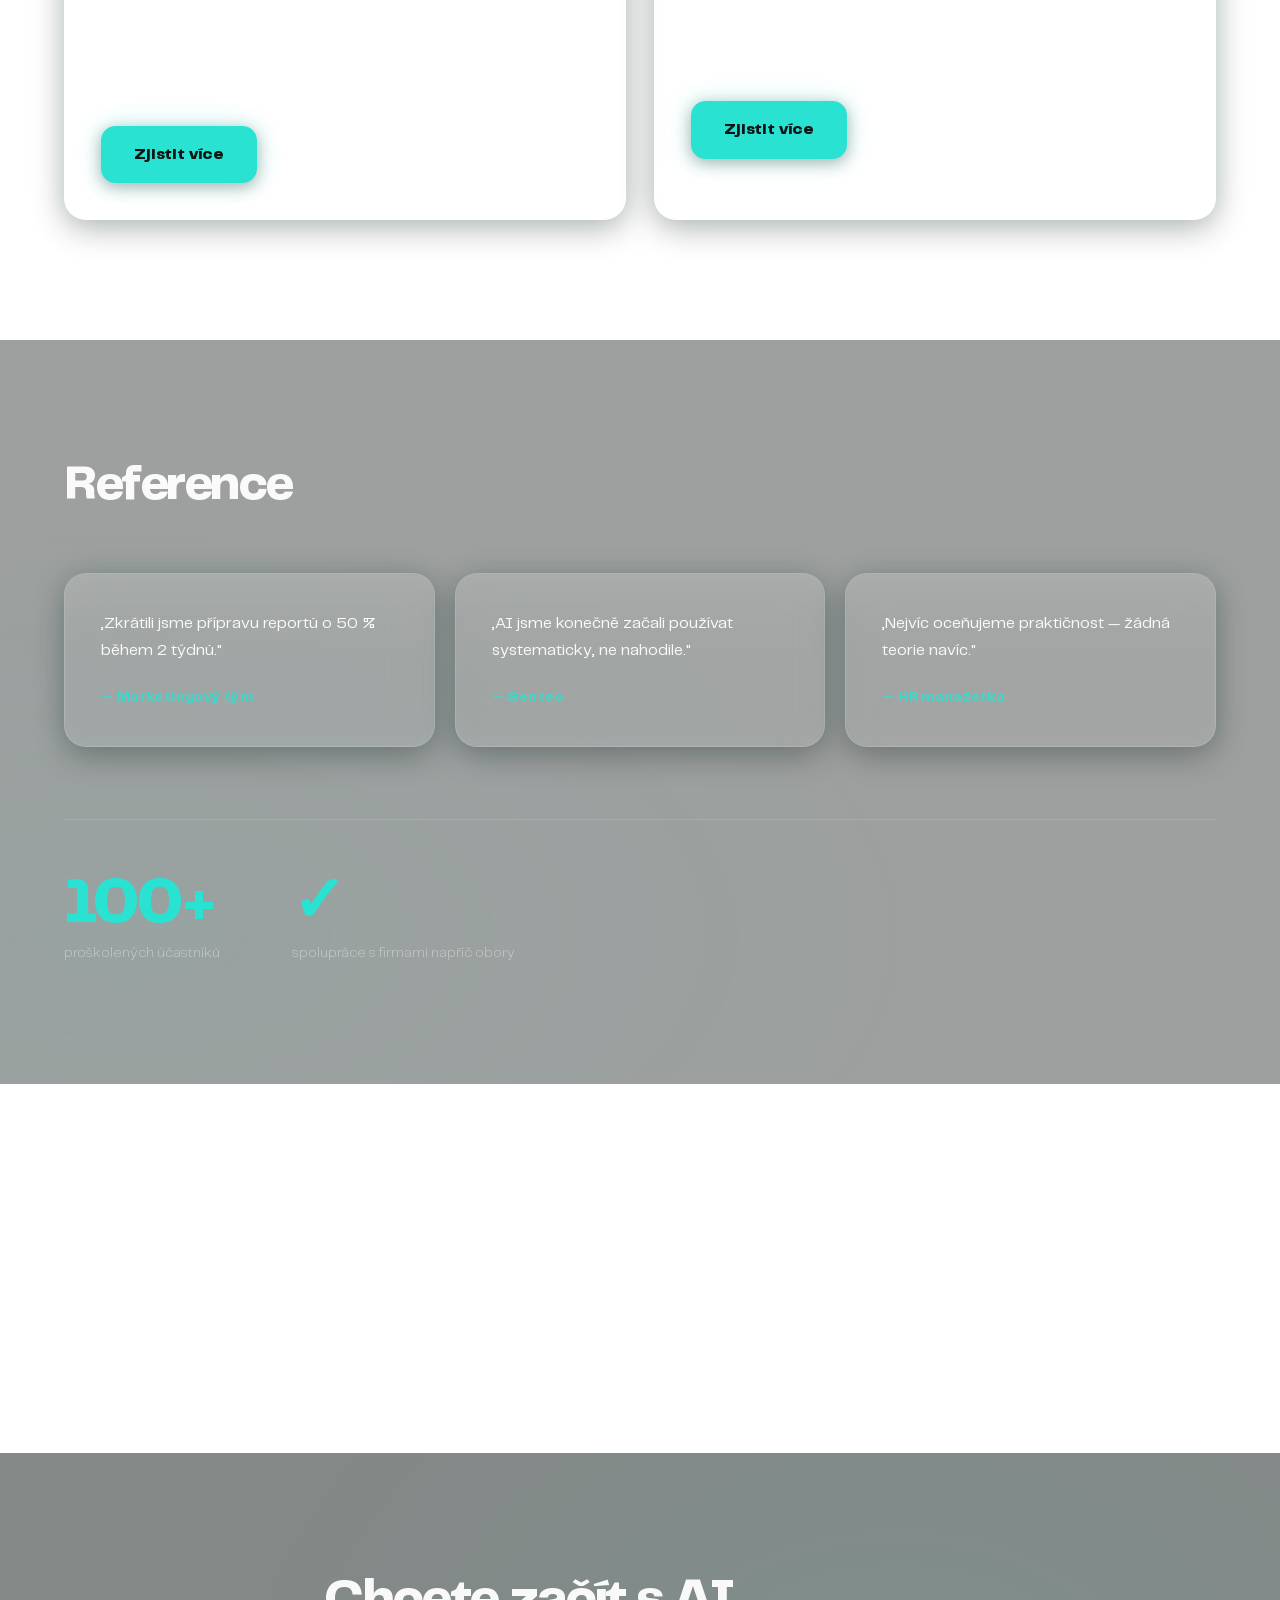
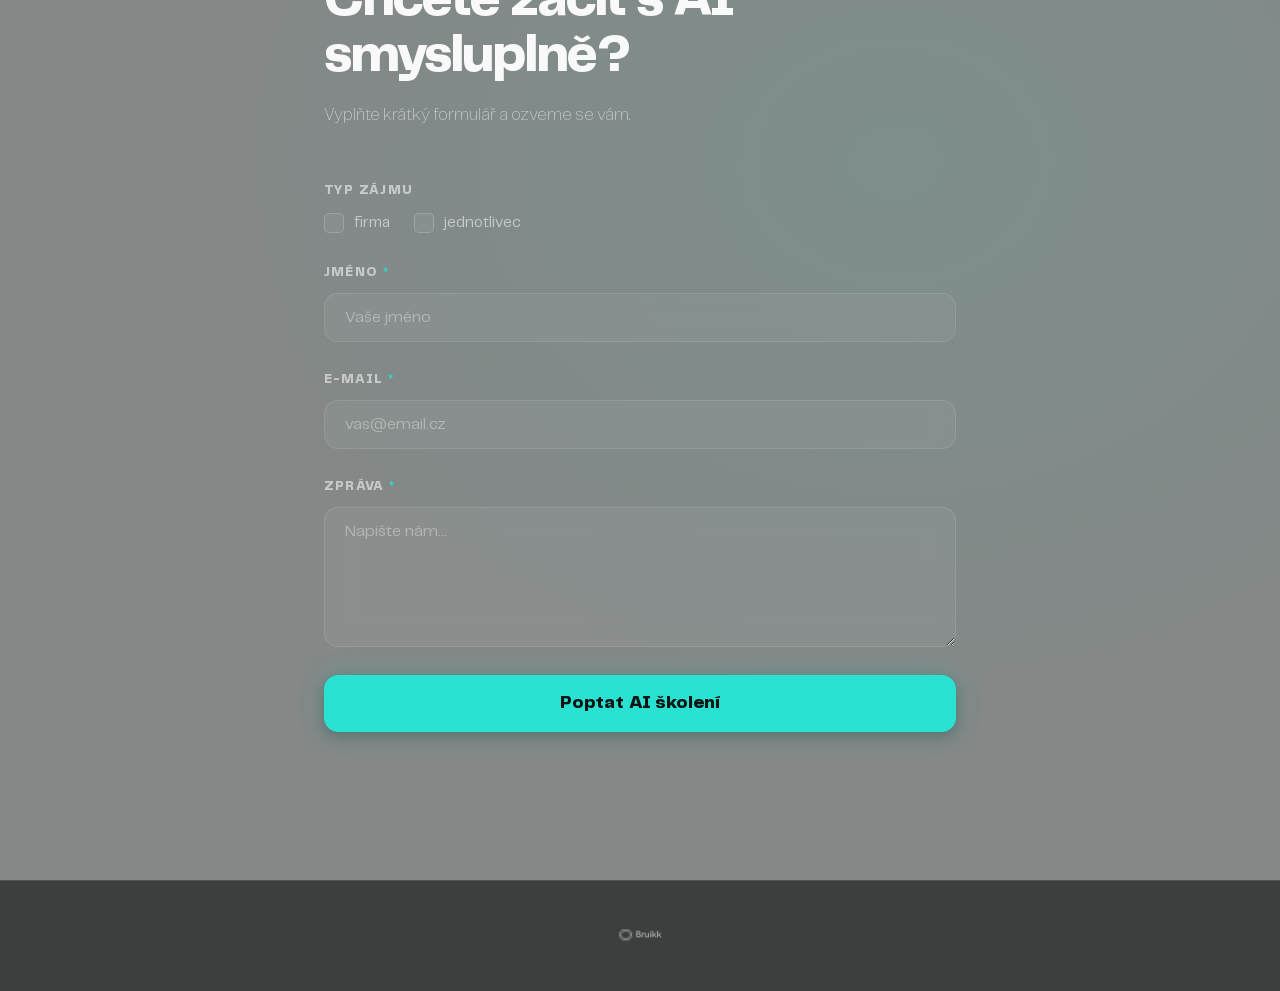
==== commit 8088e879: "fix: nojekyll + form update" ====
--- a/index.html
+++ b/index.html
@@ -250,7 +250,9 @@
             <h2 class="cta-blok__title">Chcete začít s AI smysluplně?</h2>
             <p class="cta-blok__subtitle">Vyplňte krátký formulář a ozveme se vám.</p>
 
-            <form class="form" id="kontaktForm" novalidate>
+            <form class="form" id="kontaktForm" method="POST" action="https://formspree.io/f/mykbpjnz" novalidate>
+
+                <input type="text" name="_gotcha" style="display:none">
 
                 <div class="form__group">
                     <label class="form__label">Typ zájmu</label>
@@ -270,7 +272,7 @@
 
                 <div class="form__group">
                     <label class="form__label" for="jmeno">Jméno <span class="form__required">*</span></label>
-                    <input class="form__input" type="text" id="jmeno" name="jmeno" placeholder="Vaše jméno" required autocomplete="name">
+                    <input class="form__input" type="text" id="jmeno" name="name" placeholder="Vaše jméno" required autocomplete="name">
                     <span class="form__error" id="jmeno-error">Vyplňte prosím jméno.</span>
                 </div>
 
@@ -282,7 +284,7 @@
 
                 <div class="form__group">
                     <label class="form__label" for="zprava">Zpráva <span class="form__required">*</span></label>
-                    <textarea class="form__input form__textarea" id="zprava" name="zprava" placeholder="Napište nám..." required></textarea>
+                    <textarea class="form__input form__textarea" id="zprava" name="message" placeholder="Napište nám..." required></textarea>
                     <span class="form__error" id="zprava-error">Vyplňte prosím zprávu.</span>
                 </div>
 
@@ -291,6 +293,7 @@
                 <div class="form__success" id="formSuccess" hidden>
                     Zpráva byla úspěšně odeslána. Brzy se vám ozveme.
                 </div>
+                <p id="form-status"></p>
 
             </form>
         </div>
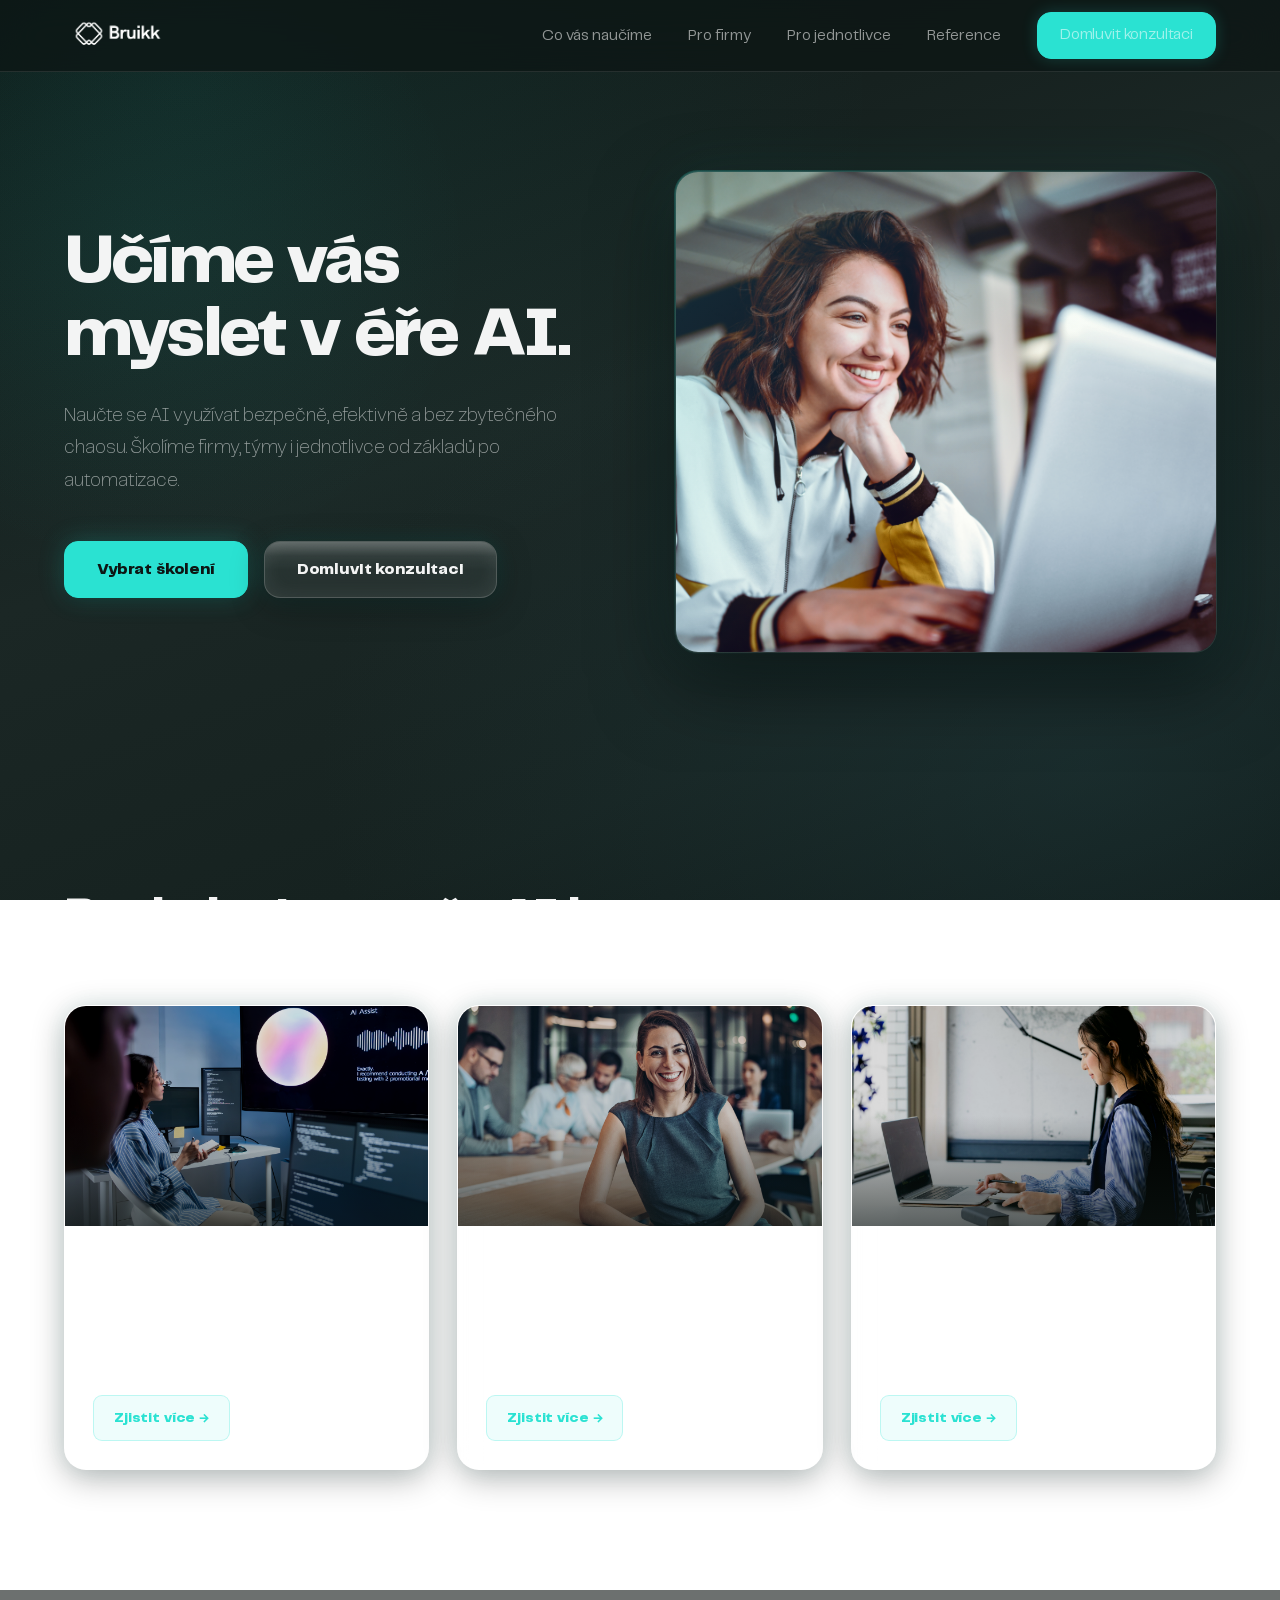
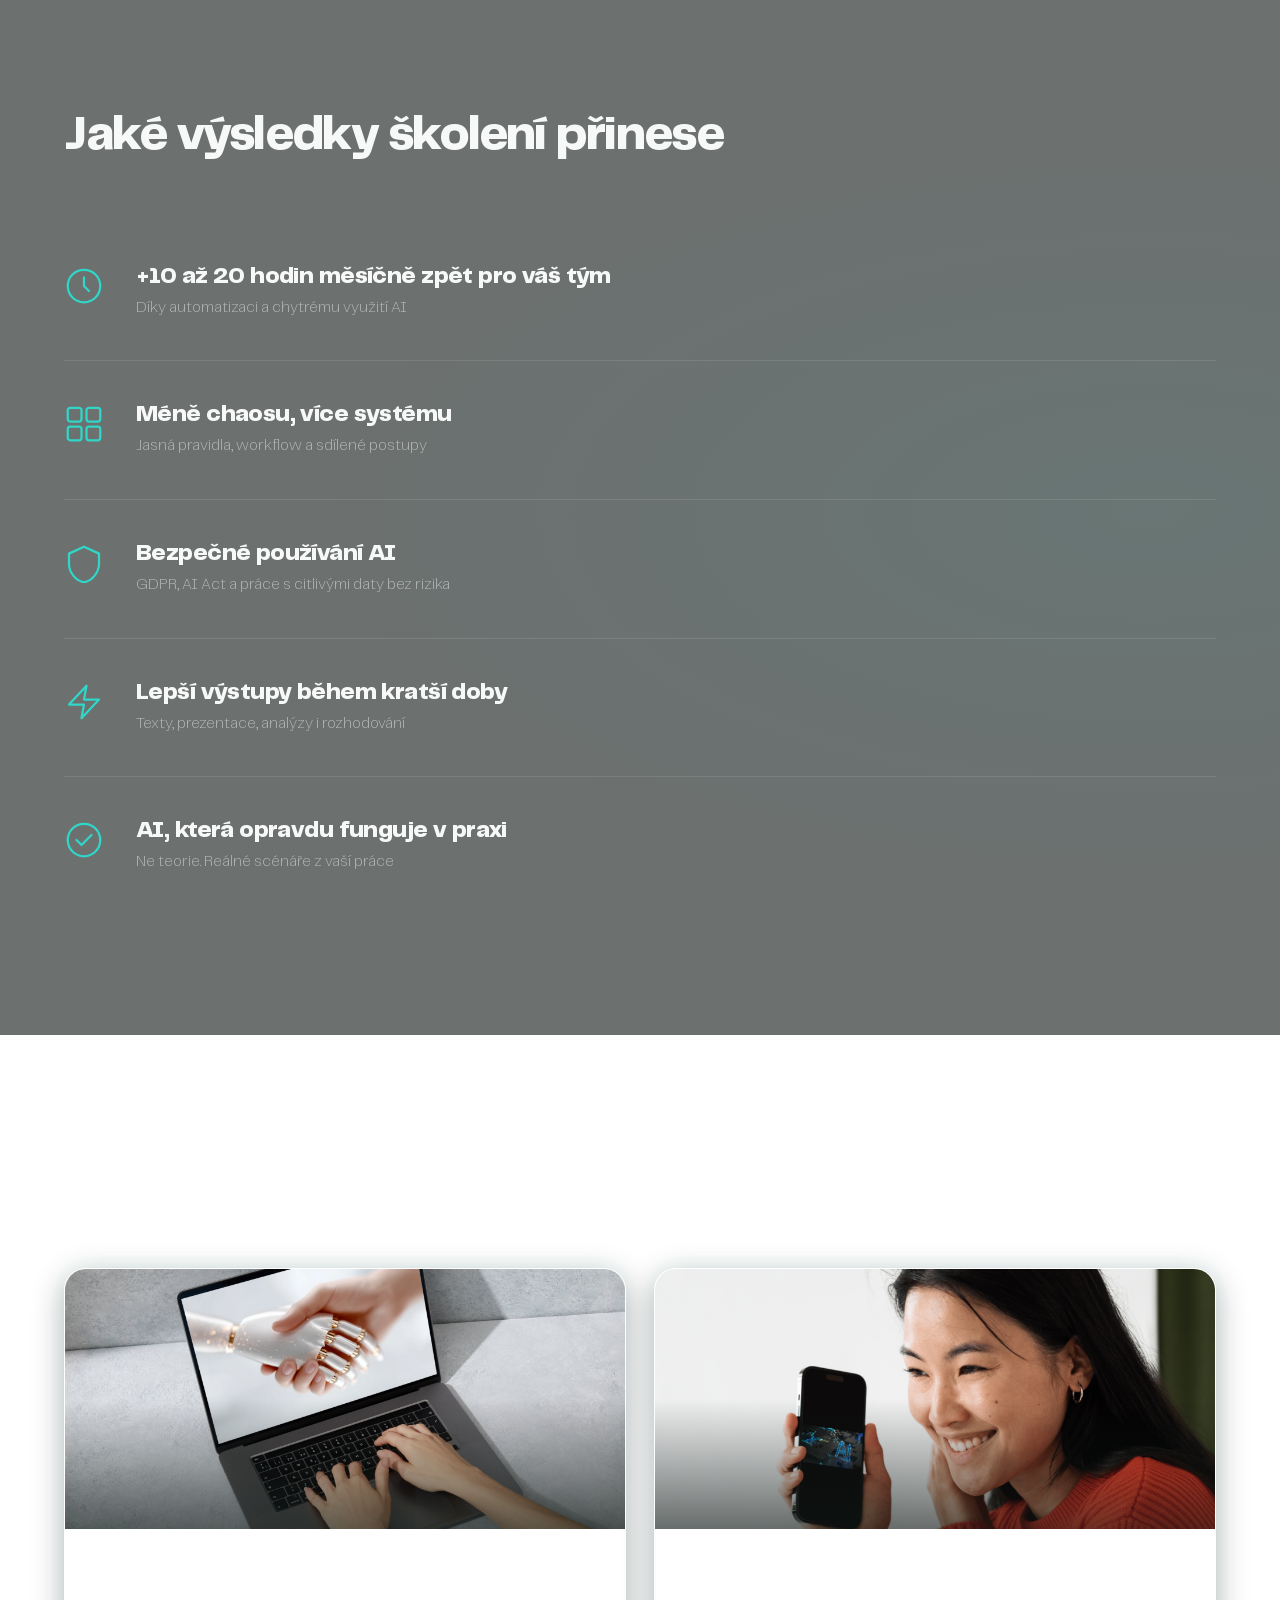
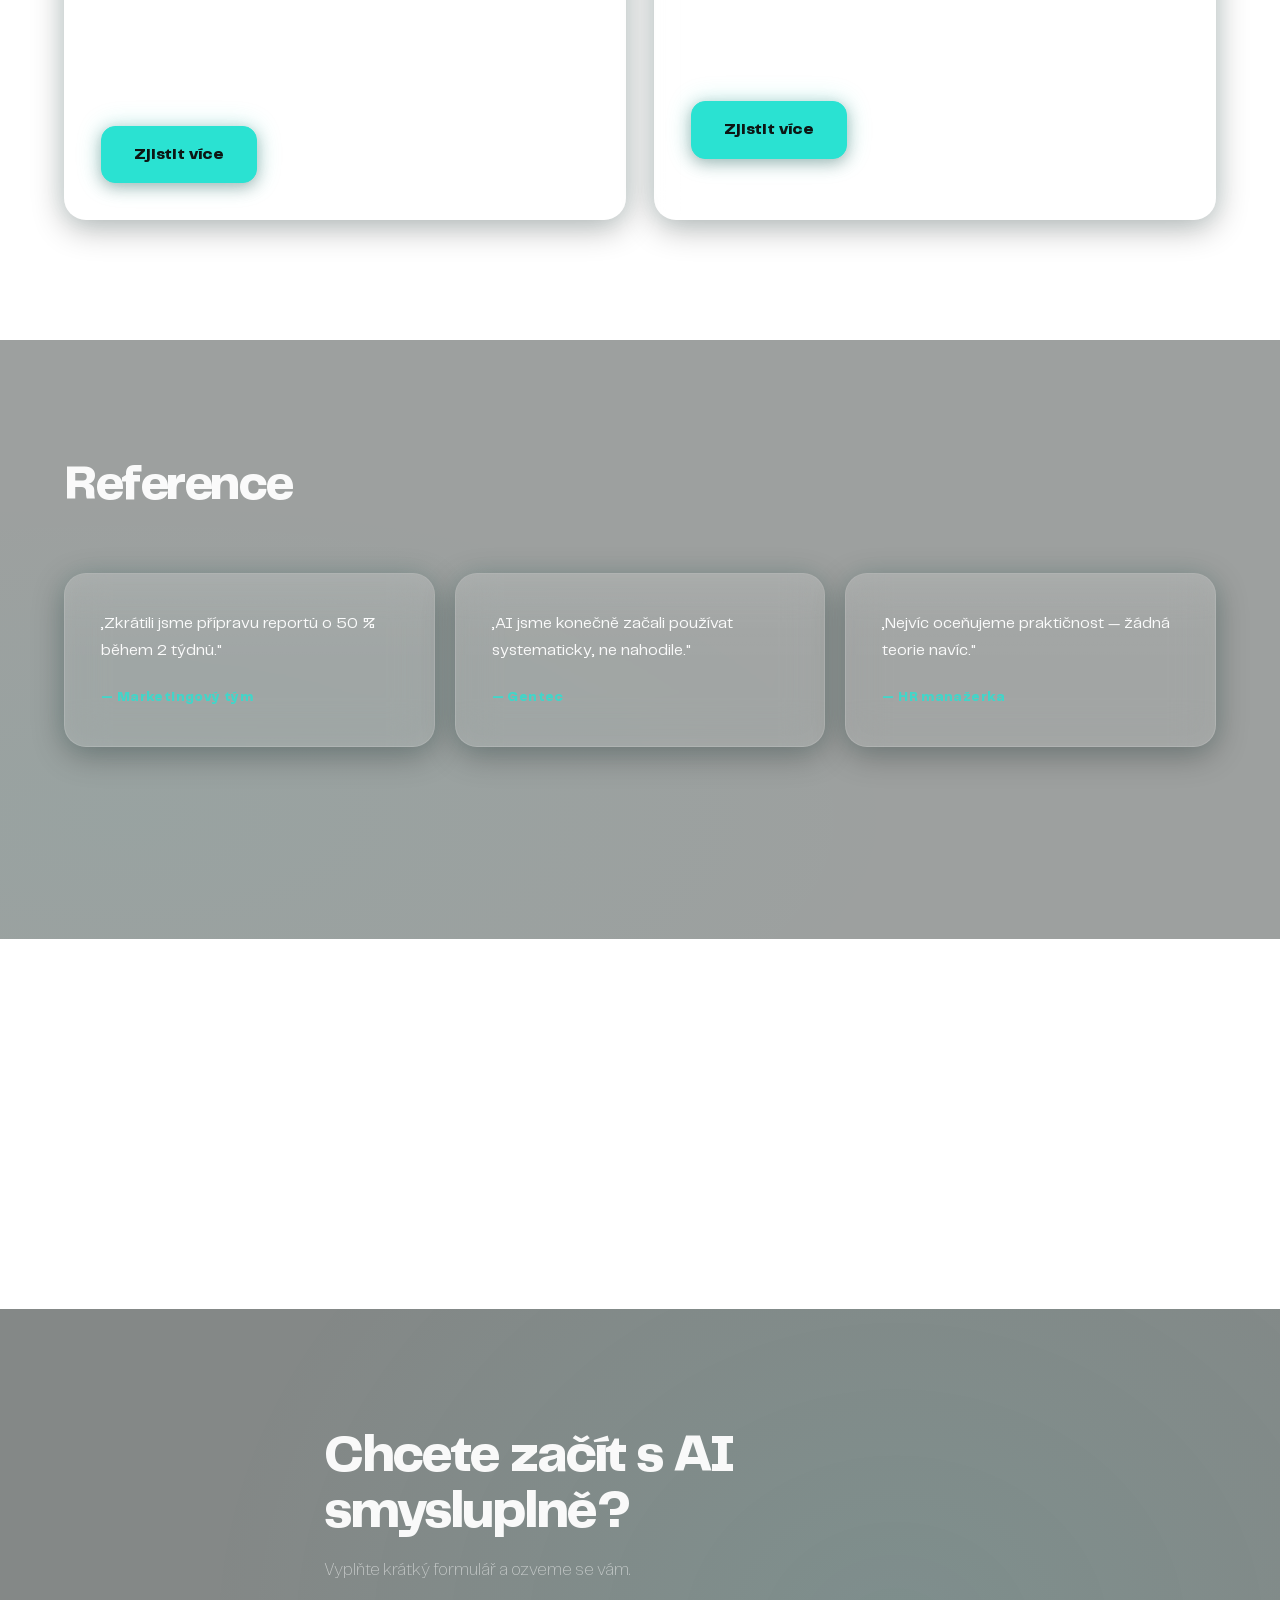
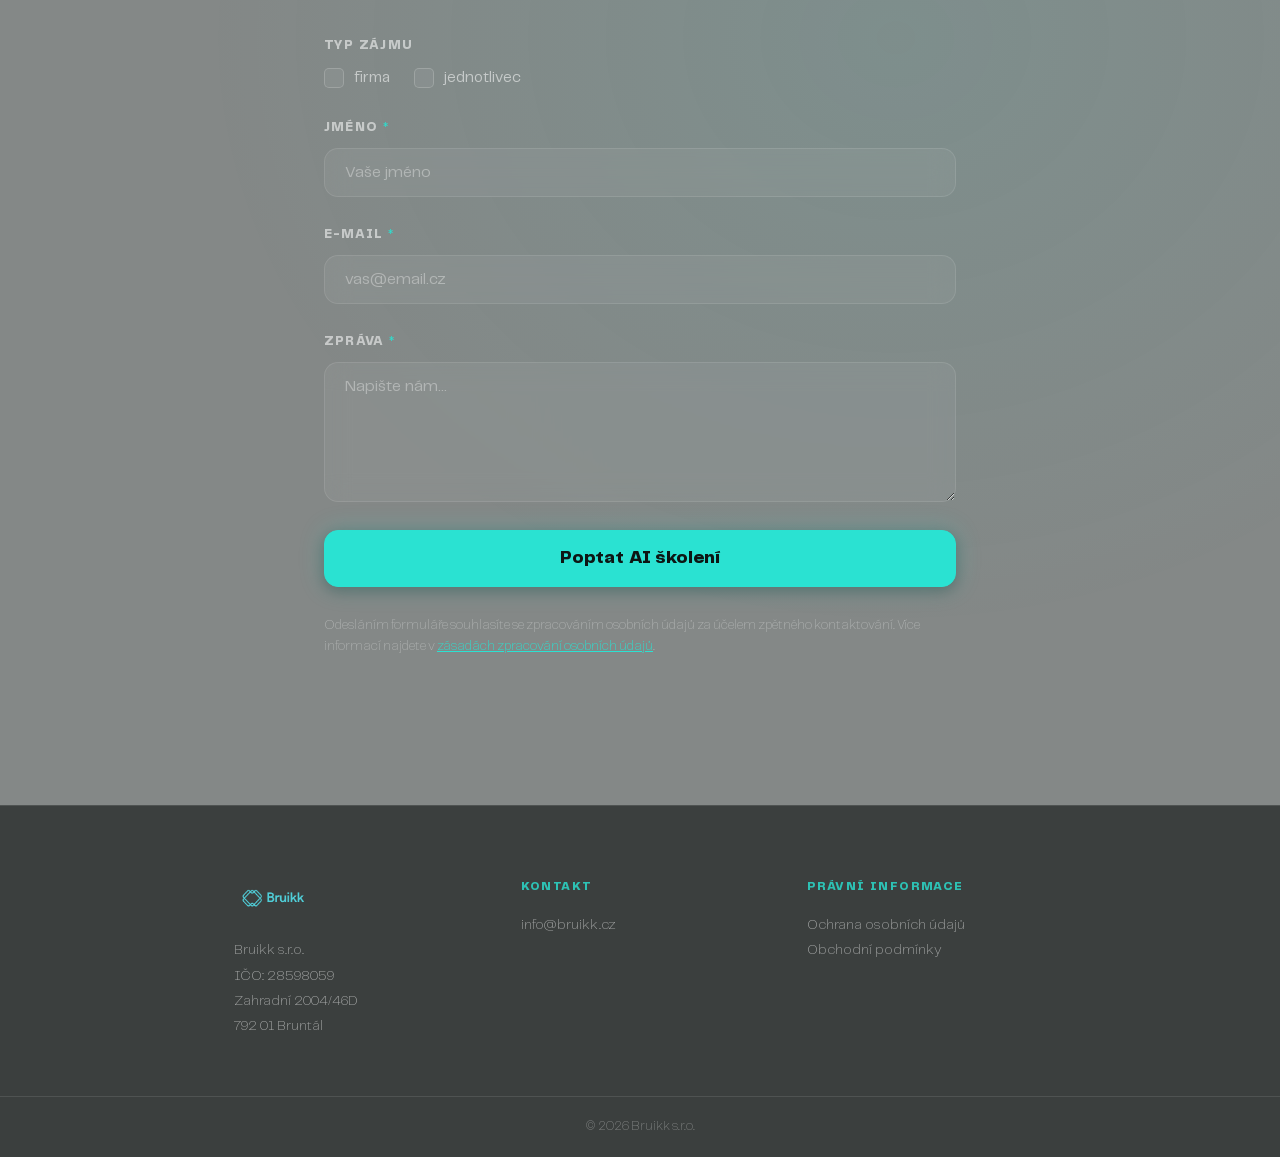
==== commit f1429ba4: "feat: footer, animace, GDPR, obchodní podmínky, formuláře" ====
--- a/index.html
+++ b/index.html
@@ -33,14 +33,14 @@
     <section class="hero" id="hero">
         <div class="container hero__inner">
             <div class="hero__content">
-<h1 class="hero__title">Učíme vás myslet v&nbsp;éře AI.</h1>
-                <p class="hero__subtitle">Naučte se AI využívat bezpečně, efektivně a bez zbytečného chaosu. Školíme firmy, týmy i jednotlivce od základů po automatizace.</p>
-                <div class="hero__cta">
+                <h1 class="hero__title reveal">Učíme vás myslet v&nbsp;éře AI.</h1>
+                <p class="hero__subtitle reveal reveal-delay-1">Naučte se AI využívat bezpečně, efektivně a bez zbytečného chaosu. Školíme firmy, týmy i jednotlivce od základů po automatizace.</p>
+                <div class="hero__cta reveal reveal-delay-2">
                     <a href="#kurzy" class="btn btn--primary">Vybrat školení</a>
                     <a href="#kontakt" class="btn btn--secondary">Domluvit konzultaci</a>
                 </div>
             </div>
-            <div class="hero__image">
+            <div class="hero__image reveal reveal-delay-1">
                 <img src="images/1.png" alt="AI školení – žena u notebooku">
             </div>
         </div>
@@ -49,10 +49,10 @@
     <!-- 2) PRO KOHO JE TO URČENÉ -->
     <section class="pro-koho" id="pro-koho">
         <div class="container">
-            <h2 class="section-title">Pro koho jsou naše AI kurzy</h2>
+            <h2 class="section-title reveal">Pro koho jsou naše AI kurzy</h2>
             <div class="pro-koho__grid">
 
-                <div class="pro-koho__card glass-card">
+                <div class="pro-koho__card glass-card reveal reveal-delay-1">
                     <div class="pro-koho__image">
                         <img src="images/5.png" alt="Firmy a týmy">
                     </div>
@@ -63,7 +63,7 @@
                     </div>
                 </div>
 
-                <div class="pro-koho__card glass-card">
+                <div class="pro-koho__card glass-card reveal reveal-delay-2">
                     <div class="pro-koho__image">
                         <img src="images/6.png" alt="Manažeři a lídři">
                     </div>
@@ -74,7 +74,7 @@
                     </div>
                 </div>
 
-                <div class="pro-koho__card glass-card">
+                <div class="pro-koho__card glass-card reveal reveal-delay-3">
                     <div class="pro-koho__image">
                         <img src="images/7.png" alt="Freelanceři a jednotlivci">
                     </div>
@@ -92,10 +92,10 @@
     <!-- 3) JAKÉ VÝSLEDKY ŠKOLENÍ PŘINESE -->
     <section class="vysledky" id="vysledky">
         <div class="container">
-            <h2 class="section-title section-title--light">Jaké výsledky školení přinese</h2>
+            <h2 class="section-title section-title--light reveal">Jaké výsledky školení přinese</h2>
             <div class="vysledky__grid">
 
-                <div class="vysledky__item">
+                <div class="vysledky__item reveal">
                     <div class="vysledky__icon">
                         <svg viewBox="0 0 32 32" fill="none" xmlns="http://www.w3.org/2000/svg">
                             <circle cx="16" cy="16" r="13" stroke="currentColor" stroke-width="1.8"/>
@@ -108,7 +108,7 @@
                     </div>
                 </div>
 
-                <div class="vysledky__item">
+                <div class="vysledky__item reveal reveal-delay-1">
                     <div class="vysledky__icon">
                         <svg viewBox="0 0 32 32" fill="none" xmlns="http://www.w3.org/2000/svg">
                             <rect x="3" y="3" width="11" height="11" rx="2" stroke="currentColor" stroke-width="1.8"/>
@@ -123,7 +123,7 @@
                     </div>
                 </div>
 
-                <div class="vysledky__item">
+                <div class="vysledky__item reveal reveal-delay-2">
                     <div class="vysledky__icon">
                         <svg viewBox="0 0 32 32" fill="none" xmlns="http://www.w3.org/2000/svg">
                             <path d="M16 3L4 8.5v8c0 7 5.25 13.55 12 15 6.75-1.45 12-8 12-15v-8L16 3z" stroke="currentColor" stroke-width="1.8" stroke-linejoin="round"/>
@@ -135,7 +135,7 @@
                     </div>
                 </div>
 
-                <div class="vysledky__item">
+                <div class="vysledky__item reveal reveal-delay-3">
                     <div class="vysledky__icon">
                         <svg viewBox="0 0 32 32" fill="none" xmlns="http://www.w3.org/2000/svg">
                             <path d="M18 3L4 18h12l-2 11L28 14H16l2-11z" stroke="currentColor" stroke-width="1.8" stroke-linejoin="round" stroke-linecap="round"/>
@@ -147,7 +147,7 @@
                     </div>
                 </div>
 
-                <div class="vysledky__item">
+                <div class="vysledky__item reveal reveal-delay-4">
                     <div class="vysledky__icon">
                         <svg viewBox="0 0 32 32" fill="none" xmlns="http://www.w3.org/2000/svg">
                             <circle cx="16" cy="16" r="13" stroke="currentColor" stroke-width="1.8"/>
@@ -167,10 +167,10 @@
     <!-- 4) ROZCESTNÍK KURZŮ -->
     <section class="kurzy" id="kurzy">
         <div class="container">
-            <h2 class="section-title">Rozcestník kurzů</h2>
+            <h2 class="section-title reveal">Rozcestník kurzů</h2>
             <div class="kurzy__grid">
 
-                <div class="kurzy__card glass-card">
+                <div class="kurzy__card glass-card reveal reveal-delay-1">
                     <div class="kurzy__image">
                         <img src="images/2.png" alt="AI školení pro firmy">
                     </div>
@@ -182,7 +182,7 @@
                     </div>
                 </div>
 
-                <div class="kurzy__card glass-card">
+                <div class="kurzy__card glass-card reveal reveal-delay-2">
                     <div class="kurzy__image">
                         <img src="images/3.png" alt="AI kurzy pro jednotlivce">
                     </div>
@@ -201,45 +201,35 @@
     <!-- 5) REFERENCE -->
     <section class="reference" id="reference">
         <div class="container">
-            <h2 class="section-title">Reference</h2>
+            <h2 class="section-title reveal">Reference</h2>
             <div class="reference__grid">
-                <blockquote class="reference__card glass-card">
+                <blockquote class="reference__card glass-card reveal reveal-delay-1">
                     <p>„Zkrátili jsme přípravu reportů o 50 % během 2 týdnů."</p>
                     <cite>— Marketingový tým</cite>
                 </blockquote>
-                <blockquote class="reference__card glass-card">
+                <blockquote class="reference__card glass-card reveal reveal-delay-2">
                     <p>„AI jsme konečně začali používat systematicky, ne nahodile."</p>
                     <cite>— Gentec</cite>
                 </blockquote>
-                <blockquote class="reference__card glass-card">
+                <blockquote class="reference__card glass-card reveal reveal-delay-3">
                     <p>„Nejvíc oceňujeme praktičnost — žádná teorie navíc."</p>
                     <cite>— HR manažerka</cite>
                 </blockquote>
             </div>
-            <div class="reference__stats">
-                <div class="reference__stat">
-                    <span class="reference__stat-number">100+</span>
-                    <span class="reference__stat-label">proškolených účastníků</span>
-                </div>
-                <div class="reference__stat">
-                    <span class="reference__stat-number">✓</span>
-                    <span class="reference__stat-label">spolupráce s firmami napříč obory</span>
-                </div>
-            </div>
         </div>
     </section>
 
     <!-- 6) KOHO JSME PROŠKOLILI -->
     <section class="klienti" id="klienti">
         <div class="container">
-            <h2 class="section-title">Koho jsme proškolili</h2>
+            <h2 class="section-title reveal">Koho jsme proškolili</h2>
             <div class="klienti__logos">
-                <div class="klienti__logo-slot"></div>
-                <div class="klienti__logo-slot"></div>
-                <div class="klienti__logo-slot"></div>
-                <div class="klienti__logo-slot"></div>
-                <div class="klienti__logo-slot"></div>
-                <div class="klienti__logo-slot"></div>
+                <div class="klienti__logo-slot reveal reveal-delay-1">
+                    <img src="logos/gentec-logo-bez-claimu.png" alt="Gentec">
+                </div>
+                <div class="klienti__logo-slot reveal reveal-delay-2">
+                    <img src="logos/logo wolframium.svg" alt="Wolframium">
+                </div>
             </div>
         </div>
     </section>
@@ -247,10 +237,10 @@
     <!-- 8) CTA BLOK -->
     <section class="cta-blok" id="kontakt">
         <div class="container cta-blok__inner">
-            <h2 class="cta-blok__title">Chcete začít s AI smysluplně?</h2>
-            <p class="cta-blok__subtitle">Vyplňte krátký formulář a ozveme se vám.</p>
-
-            <form class="form" id="kontaktForm" method="POST" action="https://formspree.io/f/mykbpjnz" novalidate>
+            <h2 class="cta-blok__title reveal">Chcete začít s AI smysluplně?</h2>
+            <p class="cta-blok__subtitle reveal reveal-delay-1">Vyplňte krátký formulář a ozveme se vám.</p>
+
+            <form class="form reveal reveal-delay-2" id="kontaktForm" method="POST" action="https://formspree.io/f/mykbpjnz" novalidate>
 
                 <input type="text" name="_gotcha" style="display:none">
 
@@ -289,6 +279,7 @@
                 </div>
 
                 <button type="submit" class="btn btn--primary btn--large">Poptat AI školení</button>
+                <p style="font-size: 0.82rem; font-weight: 200; color: var(--text-muted); line-height: 1.6;">Odesláním formuláře souhlasíte se zpracováním osobních údajů za účelem zpětného kontaktování. Více informací najdete v <a href="gdpr.html" style="color: var(--teal); text-decoration: underline;">zásadách zpracování osobních údajů</a>.</p>
 
                 <div class="form__success" id="formSuccess" hidden>
                     Zpráva byla úspěšně odeslána. Brzy se vám ozveme.
@@ -302,7 +293,33 @@
     <!-- FOOTER -->
     <footer class="footer">
         <div class="container footer__inner">
-            <img src="logo.png" alt="Bruikk" class="footer__logo">
+
+            <div class="footer__col">
+                <img src="logo.png" alt="Bruikk" class="footer__logo">
+                <address>
+                    Bruikk s.r.o.<br>
+                    IČO: 28598059<br>
+                    Zahradní 2004/46D<br>
+                    792 01 Bruntál
+                </address>
+            </div>
+
+            <div class="footer__col">
+                <span class="footer__col-title">Kontakt</span>
+                <a href="mailto:info@bruikk.cz">info@bruikk.cz</a>
+            </div>
+
+            <div class="footer__col">
+                <span class="footer__col-title">Právní informace</span>
+                <a href="gdpr.html">Ochrana osobních údajů</a>
+                <a href="obchodni-podminky.html">Obchodní podmínky</a>
+            </div>
+
+        </div>
+        <div class="footer__bottom">
+            <div class="container">
+                <p>© 2026 Bruikk s.r.o.</p>
+            </div>
         </div>
     </footer>
 
--- a/style.css
+++ b/style.css
@@ -302,15 +302,29 @@
 
 .reveal {
     opacity: 0;
-    transform: translateY(28px);
-    transition: opacity 0.6s ease, transform 0.6s ease;
-}
-
-.reveal.is-visible  { opacity: 1; transform: translateY(0); }
-.reveal-delay-1     { transition-delay: 0.1s; }
-.reveal-delay-2     { transition-delay: 0.2s; }
-.reveal-delay-3     { transition-delay: 0.3s; }
-.reveal-delay-4     { transition-delay: 0.4s; }
+    transform: translateX(-30px);
+    transition: opacity 0.7s ease-out, transform 0.7s ease-out;
+}
+
+.reveal.is-visible  { opacity: 1; transform: translateX(0); }
+.reveal-delay-1     { transition-delay: 0.12s; }
+.reveal-delay-2     { transition-delay: 0.24s; }
+.reveal-delay-3     { transition-delay: 0.36s; }
+.reveal-delay-4     { transition-delay: 0.48s; }
+
+@media (max-width: 768px) {
+    .reveal {
+        transform: translateX(-16px);
+        transition-duration: 0.5s;
+    }
+}
+
+@media (prefers-reduced-motion: reduce) {
+    .reveal {
+        transform: none;
+        transition: opacity 0.3s ease;
+    }
+}
 
 /* =========================================
    NAVIGATION
@@ -825,17 +839,24 @@
 .klienti__logos {
     display: flex;
     flex-wrap: wrap;
-    gap: 16px;
+    gap: 96px;
+    justify-content: center;
+    align-items: center;
 }
 
 .klienti__logo-slot {
-    height: 56px;
-    width: 160px;
-    background: var(--glass-bg);
-    border: 1px solid var(--border);
-    border-radius: 10px;
-    backdrop-filter: blur(12px);
-    -webkit-backdrop-filter: blur(12px);
+    height: 57px;
+    display: flex;
+    align-items: center;
+    justify-content: center;
+}
+
+.klienti__logo-slot img {
+    max-height: 100%;
+    width: auto;
+    object-fit: contain;
+    filter: brightness(0) invert(1);
+    opacity: 1;
 }
 
 /* =========================================
@@ -1017,20 +1038,77 @@
 
 .footer {
     background: rgba(10, 16, 14, 0.8);
-    padding: 40px 0;
+    padding: 72px 0 0;
     border-top: 1px solid var(--border);
 }
 
 .footer__inner {
-    display: flex;
-    align-items: center;
-    justify-content: center;
+    display: grid;
+    grid-template-columns: repeat(3, 1fr);
+    gap: 48px;
+    padding-bottom: 56px;
+    max-width: 860px;
+    margin: 0 auto;
 }
 
 .footer__logo {
-    height: 30px;
+    height: 44px;
     width: auto;
-    opacity: 0.5;
+    margin-bottom: 16px;
+    filter: brightness(0) saturate(100%) invert(78%) sepia(36%) saturate(650%) hue-rotate(130deg);
+    opacity: 0.8;
+}
+
+.footer__col-title {
+    font-size: 0.72rem;
+    font-weight: 800;
+    letter-spacing: 0.12em;
+    text-transform: uppercase;
+    color: var(--teal);
+    opacity: 0.8;
+    margin-bottom: 16px;
+    display: block;
+}
+
+.footer__col p,
+.footer__col address {
+    font-size: 0.88rem;
+    font-weight: 200;
+    color: var(--text-secondary);
+    line-height: 1.8;
+    font-style: normal;
+}
+
+.footer__col a {
+    font-size: 0.88rem;
+    font-weight: 200;
+    color: var(--text-secondary);
+    line-height: 1.8;
+    transition: color 0.2s;
+    display: block;
+}
+
+.footer__col a:hover {
+    color: var(--teal);
+}
+
+.footer__bottom {
+    border-top: 1px solid var(--border);
+    padding: 20px 0;
+    text-align: center;
+}
+
+.footer__bottom p {
+    font-size: 0.8rem;
+    font-weight: 200;
+    color: var(--text-muted);
+}
+
+@media (max-width: 768px) {
+    .footer__inner {
+        grid-template-columns: 1fr;
+        gap: 36px;
+    }
 }
 
 /* =========================================
